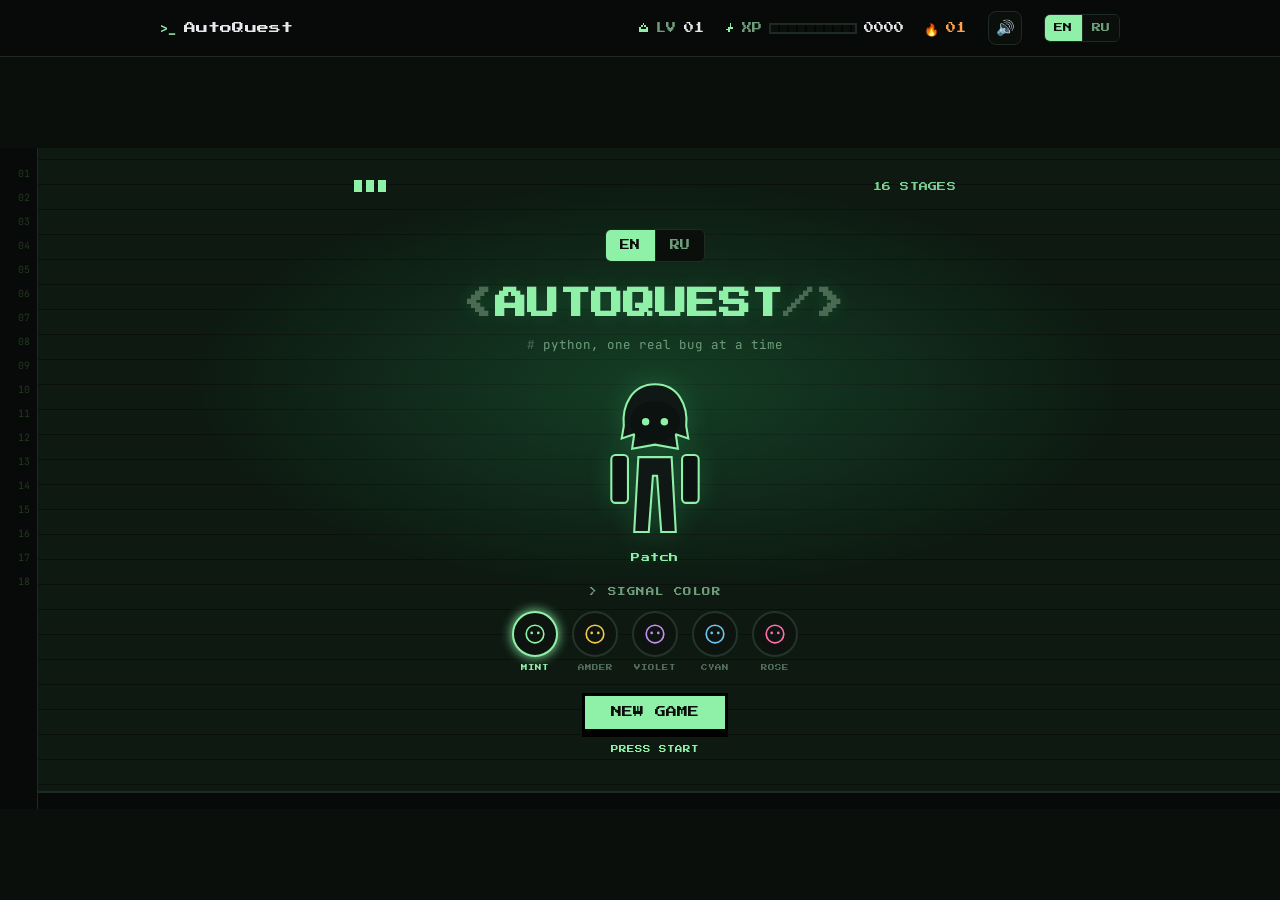
==== index.html @ 35df39f5 "Fix: RU theory translation was hiding the new Simple/In practice examples theoryItem() returned the " ====
<!doctype html>
<html lang="en">
<head>
<meta charset="utf-8">
<meta name="viewport" content="width=device-width,initial-scale=1">
<title>AutoQuest</title>
<meta name="description" content="A personal Python quest course: theory in small steps, practice and instant feedback.">
<link rel="preconnect" href="https://fonts.googleapis.com">
<link rel="preconnect" href="https://fonts.gstatic.com" crossorigin>
<link href="https://fonts.googleapis.com/css2?family=Manrope:wght@500;700;800&family=Karla:wght@400;500;600;700&family=JetBrains+Mono:wght@400;500;600&family=Press+Start+2P&display=swap" rel="stylesheet">
<link rel="stylesheet" href="css/style.css?v=20260911b">
</head>
<body>

<div class="topbar arcade" data-signal="mint">
  <div class="topbar-inner">
    <button class="brand" id="brand-home" data-i18n-title="brandBackTitle" title="Back to title screen"><span class="mark">&gt;_</span><h1>AutoQuest</h1></button>
    <div class="hud">
      <div class="hud-cell" data-hud-key="lv">
        <svg class="hud-icon" viewBox="0 0 12 12" aria-hidden="true"><rect x="5" y="0" width="2" height="2"/><rect x="3" y="2" width="2" height="2"/><rect x="7" y="2" width="2" height="2"/><rect x="1" y="4" width="2" height="2"/><rect x="9" y="4" width="2" height="2"/><rect x="1" y="6" width="10" height="2"/><rect x="1" y="8" width="10" height="2"/></svg>
        <span class="hud-label" data-i18n="hudLv">LV</span><b id="stat-level">01</b>
      </div>
      <div class="hud-cell hud-xp" data-hud-key="xp">
        <svg class="hud-icon" viewBox="0 0 12 12" aria-hidden="true"><rect x="6" y="0" width="2" height="4"/><rect x="4" y="4" width="6" height="2"/><rect x="4" y="6" width="2" height="4"/><rect x="2" y="6" width="2" height="2"/></svg>
        <span class="hud-label" data-i18n="hudXp">XP</span>
        <div class="hud-xpbar"><i id="xpbar-fill" style="width:0%"></i></div>
        <b id="stat-xp">0000</b>
      </div>
      <div class="hud-cell hud-streak" data-hud-key="streak">
        <span class="hud-flame">🔥</span><b id="stat-streak">00</b>
      </div>
    </div>
    <div class="topbar-nav">
      <button type="button" class="music-toggle-btn" id="music-toggle" aria-pressed="true" data-i18n-title="musicPanelTitle" title="Music"><span class="icon">🔊</span></button>
    </div>
    <div class="lang-switch" id="lang-switch-top" role="group" aria-label="Language">
      <button type="button" class="lang-btn" data-lang="en">EN</button>
      <button type="button" class="lang-btn" data-lang="ru">RU</button>
    </div>
  </div>
</div>

<section id="view-title" class="arcade" data-signal="mint">
  <div class="arcade-screen">
    <div class="arcade-backdrop">
      <div class="arcade-gutter">01<br>02<br>03<br>04<br>05<br>06<br>07<br>08<br>09<br>10<br>11<br>12<br>13<br>14<br>15<br>16<br>17<br>18</div>
      <div class="arcade-linebg"></div>
      <div class="arcade-glow"></div>
    </div>
    <div class="arcade-content">
      <div class="arcade-hud">
        <div class="arcade-life"><i></i><i></i><i></i></div>
        <div class="arcade-hud-right">16 <span data-i18n="titleStages">STAGES</span></div>
      </div>
      <div class="lang-switch lang-switch-title" id="lang-switch-title" role="group" aria-label="Language">
        <button type="button" class="lang-btn" data-lang="en">EN</button>
        <button type="button" class="lang-btn" data-lang="ru">RU</button>
      </div>
      <div class="arcade-titleblock">
        <h1 class="arcade-title"><span class="br">&lt;</span>AUTOQUEST<span class="br">/&gt;</span></h1>
        <div class="arcade-tagline"><span class="cm"># </span><span data-i18n="titleTagline">python, one real bug at a time</span></div>
      </div>
      <div class="arcade-herowrap">
        <svg class="arcade-hero" id="title-hero-svg" viewBox="0 0 100 160"></svg>
        <div class="character-name" id="character-name">Patch</div>
      </div>
      <div class="arcade-loadout">
        <div class="arcade-lbl">&gt; <span data-i18n="titleSignalColor">SIGNAL COLOR</span></div>
        <div class="arcade-swatches">
          <button class="arcade-swatch active" data-signal="mint" style="--c:#8ff0a8;">
            <span class="ring"><svg viewBox="0 0 40 40"><circle cx="20" cy="20" r="16" fill="none" stroke="#8ff0a8" stroke-width="3"/><circle cx="14" cy="18" r="2.4" fill="#8ff0a8"/><circle cx="26" cy="18" r="2.4" fill="#8ff0a8"/></svg></span>
            <span class="name" data-i18n="signalMint">MINT</span>
          </button>
          <button class="arcade-swatch" data-signal="amber" style="--c:#f2c94c;">
            <span class="ring"><svg viewBox="0 0 40 40"><circle cx="20" cy="20" r="16" fill="none" stroke="#f2c94c" stroke-width="3"/><circle cx="14" cy="18" r="2.4" fill="#f2c94c"/><circle cx="26" cy="18" r="2.4" fill="#f2c94c"/></svg></span>
            <span class="name" data-i18n="signalAmber">AMBER</span>
          </button>
          <button class="arcade-swatch" data-signal="violet" style="--c:#c78ff0;">
            <span class="ring"><svg viewBox="0 0 40 40"><circle cx="20" cy="20" r="16" fill="none" stroke="#c78ff0" stroke-width="3"/><circle cx="14" cy="18" r="2.4" fill="#c78ff0"/><circle cx="26" cy="18" r="2.4" fill="#c78ff0"/></svg></span>
            <span class="name" data-i18n="signalViolet">VIOLET</span>
          </button>
          <button class="arcade-swatch" data-signal="cyan" style="--c:#6bc8f0;">
            <span class="ring"><svg viewBox="0 0 40 40"><circle cx="20" cy="20" r="16" fill="none" stroke="#6bc8f0" stroke-width="3"/><circle cx="14" cy="18" r="2.4" fill="#6bc8f0"/><circle cx="26" cy="18" r="2.4" fill="#6bc8f0"/></svg></span>
            <span class="name" data-i18n="signalCyan">CYAN</span>
          </button>
          <button class="arcade-swatch" data-signal="rose" style="--c:#ff6fae;">
            <span class="ring"><svg viewBox="0 0 40 40"><circle cx="20" cy="20" r="16" fill="none" stroke="#ff6fae" stroke-width="3"/><circle cx="14" cy="18" r="2.4" fill="#ff6fae"/><circle cx="26" cy="18" r="2.4" fill="#ff6fae"/></svg></span>
            <span class="name" data-i18n="signalRose">ROSE</span>
          </button>
        </div>
      </div>
      <div class="arcade-footer">
        <button class="arcade-cta" id="title-cta">NEW GAME</button>
        <span class="arcade-pressstart" data-i18n="titlePressStart">PRESS START</span>
      </div>
    </div>
    <div class="arcade-floor"></div>
  </div>
</section>

<div class="wrap" id="site-wrap" hidden>

  <section id="view-path" class="view arcade" hidden>
    <div class="hero">
      <div class="kicker" data-i18n="pathKicker">Personal course · for Mikhail</div>
      <h2 data-i18n="pathTitle">A solid Python foundation, step by step</h2>
      <p data-i18n="pathDesc">Small levels, instant feedback, no theory "for later". Open the path — every practice task relies only on what has already been explained next to it.</p>
      <p class="storage-note" data-i18n="pathStorageNote">Progress saves to THIS browser only (no account, no server) — a different browser, device, or private window starts from zero.</p>
      <svg class="hero-decor" id="path-hero-svg" viewBox="0 0 100 160" aria-hidden="true"></svg>
    </div>

    <div class="path" id="path-list"></div>
  </section>

  <section id="view-module" class="view arcade" hidden>
    <button class="backbtn" id="btn-back" data-i18n="backToPath">← Whole path</button>
    <div id="module-room"></div>
  </section>


</div>

<div id="victory-overlay" class="arcade victory-overlay" data-signal="mint" hidden>
  <div class="arcade-backdrop">
    <div class="arcade-gutter">01<br>02<br>03<br>04<br>05<br>06<br>07<br>08<br>09<br>10<br>11<br>12<br>13<br>14<br>15</div>
    <div class="arcade-linebg"></div>
    <div class="arcade-glow"></div>
  </div>
  <div class="arcade-content victory-content">
    <div class="arcade-hud">
      <div class="arcade-life"><i></i><i></i><i></i></div>
      <div class="arcade-hud-right" id="victory-module"></div>
    </div>
    <div class="victory-badge">&gt; <span data-i18n="victoryBadgeText">BOSS DEFEATED</span></div>
    <svg class="victory-ring" viewBox="0 0 200 200">
      <path d="M100 22 L138 42 L158 80" fill="none" stroke="currentColor" stroke-width="12" stroke-linecap="round"/>
      <path d="M148 118 L166 148 L138 178" fill="none" stroke="currentColor" stroke-width="12" stroke-linecap="round"/>
      <path d="M92 182 L58 164 L44 130" fill="none" stroke="currentColor" stroke-width="12" stroke-linecap="round"/>
      <path d="M58 100 L44 72 L58 38" fill="none" stroke="currentColor" stroke-width="12" stroke-linecap="round"/>
      <path d="M158 80 L148 118" fill="none" stroke="currentColor" stroke-width="6" stroke-dasharray="2 6" stroke-linecap="round" opacity=".5"/>
      <path d="M44 130 L58 100" fill="none" stroke="currentColor" stroke-width="6" stroke-dasharray="2 6" stroke-linecap="round" opacity=".5"/>
      <path d="M100 60 L120 100 L100 140 L80 100 Z" fill="none" stroke="currentColor" stroke-width="3" opacity=".7"/>
    </svg>
    <h2 class="victory-result" id="victory-title"></h2>
    <div class="victory-statrow">
      <div class="victory-stat"><div class="k" data-i18n="victoryXpEarned">XP EARNED</div><div class="v" id="victory-xp"></div></div>
      <div class="victory-stat"><div class="k" data-i18n="victoryStreak">STREAK</div><div class="v" id="victory-streak"></div></div>
      <div class="victory-stat"><div class="k" data-i18n="victoryLevel">LEVEL</div><div class="v" id="victory-level"></div></div>
    </div>
    <div class="victory-nextcard" id="victory-next"></div>
    <button class="arcade-cta" id="victory-continue" data-i18n="victoryContinue">CONTINUE</button>
  </div>
</div>

<script src="js/i18n.js?v=20260916b"></script>
<script src="js/interpreter.js?v=20260909r"></script>
<script src="js/modules-data.js?v=20260910d"></script>
<script src="js/modules-data-ru.js?v=20260910c"></script>
<script src="js/music.js?v=20260910d"></script>
<script src="js/app.js?v=20260916a"></script>
</body>
</html>
---- css/style.css ----
:root{
    --ground:#EEF1F7;
    --surface:#FFFFFF;
    --surface-2:#E3E8F2;
    --edge:#CBD3E3;
    --ink:#1B2233;
    --ink-dim:#454F66;
    --muted:#6B7690;
    --accent:#4C5FD6;
    --accent-strong:#3B4BB8;
    --accent-ink:#FFFFFF;
    --xp:#DE8A15;
    --xp-soft:#FBEED9;
    --good:#1F8A44;
    --good-soft:#E1F3E6;
    --bad:#D64545;
    --bad-soft:#FBEAEA;
    --path-line:#CBD3E3;
    --tok-kw:#8250DF;
    --tok-str:#0A7563;
    --tok-num:#B5560D;
    --tok-com:#6B7690;
    --tok-fn:#0550AE;
    --shadow: 0 1px 2px rgba(20,25,50,.06), 0 8px 24px -12px rgba(20,25,50,.18);
    color-scheme: light dark;
  }
  @media (prefers-color-scheme: dark){
    :root:not([data-theme="light"]){
      --ground:#12141F;
      --surface:#1A1D2C;
      --surface-2:#242840;
      --edge:#333959;
      --ink:#ECEEF6;
      --ink-dim:#C2C6DA;
      --muted:#8D93B0;
      --accent:#818CF8;
      --accent-strong:#A5AEFB;
      --accent-ink:#161A2E;
      --xp:#F2A93B;
      --xp-soft:#3A2E12;
      --good:#6FD68B;
      --good-soft:#1C3324;
      --bad:#F27272;
      --bad-soft:#3A2325;
      --path-line:#333959;
      --tok-kw:#C792EA;
      --tok-str:#7FD8A6;
      --tok-num:#F2B366;
      --tok-com:#8D93B0;
      --tok-fn:#82AAFF;
      --shadow: 0 1px 2px rgba(0,0,0,.3), 0 12px 28px -14px rgba(0,0,0,.6);
    }
  }
  :root[data-theme="dark"]{
    --ground:#12141F;
    --surface:#1A1D2C;
    --surface-2:#242840;
    --edge:#333959;
    --ink:#ECEEF6;
    --ink-dim:#C2C6DA;
    --muted:#8D93B0;
    --accent:#818CF8;
    --accent-strong:#A5AEFB;
    --accent-ink:#161A2E;
    --xp:#F2A93B;
    --xp-soft:#3A2E12;
    --good:#6FD68B;
    --good-soft:#1C3324;
    --bad:#F27272;
    --bad-soft:#3A2325;
    --path-line:#333959;
    --tok-kw:#C792EA;
    --tok-str:#7FD8A6;
    --tok-num:#F2B366;
    --tok-com:#8D93B0;
    --tok-fn:#82AAFF;
    --shadow: 0 1px 2px rgba(0,0,0,.3), 0 12px 28px -14px rgba(0,0,0,.6);
  }

  *{box-sizing:border-box;}
  /* body is the single flex column that .topbar (sticky, natural height),
     #view-title, and #site-wrap all stack inside (10 Sept 2026 — see the
     comment on #view-title below for why: any screen that wants to "fill
     the viewport" has to fill what's left AFTER the topbar, not the raw
     100vh, or it either scrolls when it shouldn't (title screen) or leaves
     a body-colored gap it should have covered (path/module, see
     #view-path.arcade below). min-height not height, so real content
     (a long module list) still simply grows the page and scrolls normally
     — this only guarantees a FLOOR of one full screen, never a cap. */
  body{
    margin:0;
    background:var(--ground);
    color:var(--ink);
    font-family:'Karla',ui-sans-serif,system-ui,sans-serif;
    line-height:1.5;
    display:flex; flex-direction:column;
    min-height:100vh; min-height:100dvh;
  }
  h1,h2,h3,.display{
    font-family:'Manrope',ui-sans-serif,system-ui,sans-serif;
    text-wrap:balance;
    margin:0;
  }
  code,.mono,textarea.code,pre{
    font-family:'JetBrains Mono',ui-monospace,Menlo,Consolas,monospace;
  }
  /* Отключаем «лигатуры» шрифта, чтобы >= НЕ превращалось в ≥, == в единый глиф и т.д.
     Новичку важно видеть настоящие символы, которые он печатает. */
  code,.mono,textarea.code,pre,textarea.editor,.console,.code-preview,.hint-box code,.task-goal code,.theory code,.result code,.theory-ex pre,.theory-ex-result code{
    font-variant-ligatures:none;
    font-feature-settings:"liga" 0,"calt" 0;
  }
  a{color:var(--accent-strong);}
  button{font-family:inherit;}
  ::selection{background:var(--accent);color:var(--accent-ink);}

  /* #site-wrap === .wrap (same element, see index.html). Its own bottom
     padding used to be a flat 80px regardless of what's inside — with
     Stats/Settings removed (10 Sept 2026, user call), the only children
     left are #view-path/#view-module, and both already paint their own
     dark arcade background with their own bottom padding (see
     #view-path.arcade below) — an extra 80px OUTSIDE that dark box just
     exposed plain body background as a visible seam at the very bottom of
     every page (the "пятно" the user kept pointing at). Zeroed here; also
     a flex column now (matching body's), with `.view` below asked to grow
     into whatever's left so the dark background genuinely reaches the
     bottom of the screen instead of merely reaching the bottom of its own
     (possibly short) content. */
  /* This exact number has moved a few times in one day (10 Sept 2026) —
     920px -> 1200px (explicit request: empty side columns felt too big)
     -> 1040px (explicit follow-up: 1200 then felt too wide) — see
     CLAUDE.md/ROADMAP.md for the full back-and-forth. Keep this synced
     with `.topbar-inner`'s max-width right above (both instances — the
     plain one and `.topbar.arcade .topbar-inner` further down) and with
     the side-rail decoration's calc()/breakpoint right below, which is
     written in terms of this exact number (half of it). */
  /* width:100% is required here, not just max-width — .wrap is now a flex
     ITEM of body (flex-direction:column), and a flex item's horizontal
     `margin:auto` is interpreted as flexbox cross-axis alignment, not
     classic block centering: it shrink-wraps the item to its content
     width first and only THEN centers that smaller box, silently ignoring
     max-width as an upper bound to grow into. Giving it an explicit
     width:100% (which max-width then correctly caps at 1200px) sidesteps
     that special case — found immediately after widening 920px -> 1200px,
     when the computed width stayed stuck at content size (~664px) instead
     of actually reaching 1200px. */
  .wrap{max-width:1000px;width:100%;margin:0 auto;padding:0 20px;flex:1 1 auto;display:flex;flex-direction:column;min-height:0;}
  .view{flex:1 1 auto;min-height:0;}

  /* Animated screen transitions (9 Sept 2026, user request) — see
     switchView()/goToInner() in app.js for the JS side. Applies to the 5
     mutually-exclusive top-level screens: #view-title, #site-wrap (the
     title<->everything-else transition), and #view-path/#view-module/
     #view-stats/#view-settings (transitions between the 4 sections living
     inside #site-wrap). `.view-enter-fwd`/`.view-enter-back` are the START
     state a screen is given right before it's un-hidden, removed on the
     very next frame so the browser actually animates FROM that state TO
     rest; `.view-leave` is added to the outgoing screen and only opacity
     fades (no slide) so forward and backward motion reads as the newly
     arriving screen's direction, not a mirrored pair of overlapping
     slides. `prefers-reduced-motion` collapses all of it to an instant cut
     — same end state, no animation, matching how the rest of the site
     already treats scroll-to-top as `behavior:'smooth'` conditionally
     (browsers already honor that media query for scrollTo automatically;
     transitions need it spelled out explicitly since they're plain CSS). */
  #view-title, #site-wrap, .view{ transition: opacity .32s ease; }
  /* This slide/scale history (10 Sept 2026) turned out to have THREE
     independent causes for the same user report ("какая-то линия
     появляется"), found one at a time as each fix removed one but left
     the report standing:
     1. scale(.98) — a shrinking incoming screen briefly reveals a sliver
        of whatever sits behind it right at the edge the scale pulls in
        from. Dropped, kept translateY alone.
     2. Simultaneous crossfade — the outgoing and incoming screens were
        both genuinely visible/overlapping for the whole .32s fade (see
        switchView()'s comment in app.js), so on structurally different
        screens (Title vs. the path list) unrelated borders/buttons could
        land on top of each other. Fixed by making switchView() fade the
        leaving screen out FIRST, only revealing the next one once it's
        gone — confirmed via DOM state that the two are never both
        `hidden===false` at once — but the user reported the line was
        STILL there afterward, just slower (since the whole transition
        now takes ~2x as long).
     3. translateY itself — the actual final cause. The incoming screen
        starts offset 14px from its resting position and slides up/down
        into place; while it's still mid-slide, the strip of space
        between its currently-offset top edge and where it will finally
        sit shows whatever is behind it (the page background) — a gap
        that visibly closes as the slide finishes, described exactly as
        "картинка появляется сразу с полосой, потом полоса исчезает".
        transform is dropped from the transition entirely now — opacity-
        only fade, no movement at all, so there is no edge left that can
        ever open a gap in the first place. */
  .view-enter-fwd{ opacity:0; }
  .view-enter-back{ opacity:0; }
  .view-leave{ opacity:0; }
  @media (prefers-reduced-motion: reduce){
    #view-title, #site-wrap, .view{ transition:none; }
  }

  /* topbar */
  .topbar{
    position:sticky; top:0; z-index:20; flex:0 0 auto;
    background:color-mix(in srgb, var(--ground) 88%, transparent);
    backdrop-filter:blur(8px);
    border-bottom:1px solid var(--edge);
  }
  .topbar-inner{
    max-width:1000px;margin:0 auto;padding:14px 20px;
    display:flex;align-items:center;gap:16px;flex-wrap:wrap;
  }
  .brand{
    display:flex;align-items:baseline;gap:8px;margin-right:auto;
    appearance:none;border:none;background:none;padding:0;cursor:pointer;font-family:inherit;text-align:left;
  }
  .brand:hover h1{color:var(--accent-strong);}
  .brand .mark{font-family:'JetBrains Mono';color:var(--accent-strong);font-weight:600;}
  .brand h1{font-size:19px;font-weight:800;letter-spacing:-.01em;}
  .stat{display:flex;align-items:center;gap:8px;font-size:13px;color:var(--ink-dim);}
  .stat b{color:var(--ink);font-weight:700;font-variant-numeric:tabular-nums;}
  .xpbar{width:120px;height:8px;border-radius:99px;background:var(--surface-2);overflow:hidden;border:1px solid var(--edge);}
  .xpbar > i{display:block;height:100%;background:var(--xp);border-radius:99px;transition:width .5s ease;}
  .streak{display:flex;align-items:center;gap:6px;padding:5px 10px;border-radius:99px;background:var(--xp-soft);color:var(--xp);border:1px solid transparent;font-size:13px;font-weight:700;}

  /* hero */
  .hero{padding:36px 0 8px;}
  .kicker{font-family:'JetBrains Mono';font-size:12px;letter-spacing:.08em;text-transform:uppercase;color:var(--muted);}
  .hero h2{font-size:clamp(24px,4vw,32px);font-weight:800;letter-spacing:-.01em;margin-top:6px;max-width:26ch;}
  .hero p{color:var(--ink-dim);max-width:56ch;margin-top:10px;font-size:15px;}
  .hero .storage-note{color:var(--muted);font-size:12.5px;margin-top:12px;max-width:56ch;}

  /* quest path */
  .path{position:relative;padding:36px 0 12px;}
  .path-line{
    position:absolute;left:27px;top:8px;bottom:8px;width:2px;
    background:repeating-linear-gradient(var(--path-line),var(--path-line) 6px,transparent 6px,transparent 12px);
  }
  /* Root cause of the "large empty rectangle" spanning multiple rows in
     the path list (10 Sept 2026 report, ~1890px viewport, but actually
     present any time .wrap sits at its 1180px cap — so also at ordinary
     ~1200-1400px desktop widths, not just ultra-wide): the middle
     `1fr` track always stretches to fill .node's FULL width (1140px once
     .wrap is capped), but its content — .node-title/.node-desc — is
     deliberately capped for readability (.node-desc max-width:48ch below)
     and the trailing column is a small fixed 64px boss-preview icon. That
     left ~600px of the 1fr track's reserved width completely unused
     between the end of the text and the start of the icon, on every row —
     and since .node itself carries the hover/current background fill
     (line ~174 below, `#view-path.arcade .node.current` etc.), that dead
     zone rendered as a visible, highlightable blank box, not just idle
     whitespace. This is the grid-track-reserving-space-nothing-uses case,
     not a mispositioned decoration — .node-boss/.hero-decor are unrelated.
     Fix: cap .node's own width to what badge+text+boss actually need so
     the 1fr track stops reserving width nobody fills; any truly leftover
     width becomes ordinary page margin to the right of a narrower row,
     the same way `.hero p{max-width:56ch}` already leaves normal margin
     beside itself, instead of an empty rectangle painted inside the row's
     own hover/current background. */
  /* Third track is `auto`, not a fixed px, so it can size itself to
     whatever the boss name text actually needs (10 Sept 2026 — see
     .node-boss-wrap below) instead of clipping it to a fixed icon-only
     width; the `1fr` middle track simply gives up that width in exchange. */
  .node{
    position:relative;display:grid;grid-template-columns:56px 1fr auto;align-items:center;gap:18px;
    padding:14px 6px;border-radius:16px;cursor:pointer;
    transition:background .15s ease;
  }
  .node:hover{background:var(--surface);}
  .node:focus-visible{outline:2px solid var(--accent);outline-offset:2px;}
  .node[data-locked="true"]{cursor:default;}
  .node[data-locked="true"]:hover{background:transparent;}
  /* Small preview of the module's own boss (renderBossVisual, reused from
     the boss-encounter header) — the title/desc column left real empty
     width to its right on wide screens, so "which boss is in this module"
     (already real data — every module's own m.tasks) fills it instead of
     a made-up decoration. Locked modules get it faded, matching the rest
     of a locked node's dimmed treatment. Checkpoints have no boss task,
     so bossPreview is simply omitted for them — the grid track just sits
     empty, not stretched or reflowed.
     Text sits to the LEFT of the icon (10 Sept 2026, user was explicit
     about this exact placement — a first pass had just a "BOSS" tag
     stacked ABOVE the icon, rejected: "Boss + его имя должны отображаться
     слева от иконки"). Row layout, text block right-aligned so it reads
     into the icon next to it, not away from it. */
  .node-boss-wrap{ display:flex; align-items:center; gap:10px; }
  .node-boss-text{ display:flex; flex-direction:column; align-items:flex-end; gap:2px; max-width:200px; }
  /* "BOSS" tag — tiny Press Start 2P caps, same treatment as the other
     small HUD-style labels throughout the arcade theme (.node-kicker
     etc.), in the boss danger-red rather than the page's own accent so it
     reads as "warning/encounter ahead" even before the icon is parsed. */
  .node-boss-label{
    font-family:'Press Start 2P',monospace; font-size:7.5px; letter-spacing:.04em;
    color: var(--a-danger, #ff6b6b); text-align:right;
  }
  /* The boss task's own real title (taskField(bossTask,m,'title') in
     app.js) — not an invented monster name, this course has never had
     those. Wraps up to 2 lines rather than truncating with an ellipsis,
     since showing the actual name was the entire point of this label.
     Color tracks the active Signal Color (--a-accent) rather than a flat
     grey, like the rest of the arcade theme's text accents. */
  .node-boss-name{
    font-size:13.5px; line-height:1.35; color: var(--a-accent, #8ff0a8); text-align:right;
  }
  .node-boss{ width:56px; height:56px; flex:0 0 auto; opacity:.85; }
  .node-boss svg{ width:100%; height:100%; filter: drop-shadow(0 0 6px rgba(255,80,110,.3)); }
  .node[data-locked="true"] .node-boss{ opacity:.25; filter:grayscale(1); }
  .node[data-locked="true"] .node-boss-text{ opacity:.25; }
  /* Cleared module's boss (renderBossVisual's own `defeated` pose — rotated
     flat, cracked grey fill, X eyes) still needs to read as "handled",
     distinct from a LOCKED module's boss (unrelated state, dimmed+
     greyscale above) — a lighter touch than that, just enough to say
     "already dealt with". No `saturate()` here any more (9 Sept 2026) —
     renderBossVisual's own defeated palette is already grey, so
     desaturating it again in CSS was redundant; the glow is switched to a
     neutral tone too, since a warm red glow around a grey, cracked corpse
     read as "still alive", the opposite of what defeated is meant to say. */
  .node-boss.defeated{ opacity:.75; }
  .node-boss.defeated svg{ filter: drop-shadow(0 0 6px rgba(200,195,185,.15)); }
  .node-boss-wrap.defeated .node-boss-label{ color: var(--a-dim2); }
  .node-boss-wrap.defeated .node-boss-name{ color: var(--a-dim2, #6b7570); }
  .badge{
    position:relative;z-index:1;
    width:56px;height:56px;border-radius:16px;
    display:flex;align-items:center;justify-content:center;
    font-family:'JetBrains Mono';font-weight:600;font-size:19px;
    background:var(--surface);border:1px solid var(--edge);color:var(--muted);
    box-shadow:var(--shadow);
  }
  .node[data-status="done"] .badge{background:var(--good);border-color:var(--good);color:var(--accent-ink);}
  .node[data-status="available"] .badge{background:var(--accent);border-color:var(--accent);color:var(--accent-ink);}
  .node[data-status="locked"] .badge{opacity:.55;}
  .node-body{padding-top:4px;}
  .node-title{font-family:'Manrope';font-weight:700;font-size:16px;}
  .node[data-locked="true"] .node-title{color:var(--muted);}
  .node-desc{font-size:13.5px;color:var(--ink-dim);margin-top:2px;max-width:48ch;}
  .node[data-locked="true"] .node-desc{color:var(--muted);}
  .node-meta{display:flex;gap:8px;margin-top:8px;flex-wrap:wrap;}
  .chip{
    font-size:11.5px;font-weight:600;padding:3px 9px;border-radius:99px;
    background:var(--surface-2);color:var(--ink-dim);border:1px solid var(--edge);
    display:inline-flex;align-items:center;gap:5px;
  }
  .chip.good{background:var(--good-soft);color:var(--good);border-color:transparent;}
  .chip.current{background:var(--accent);color:var(--accent-ink);border-color:transparent;}

  /* phase headers */
  .phase-head{
    position:relative;z-index:1;background:var(--ground);
    padding:12px 0 8px;margin:26px 0 6px;
  }
  .phase-head:first-child{margin-top:6px;}
  .phase-head .kicker{color:var(--accent-strong);}
  .phase-title{font-family:'Manrope';font-weight:800;font-size:20px;letter-spacing:-.01em;margin-top:4px;}
  .phase-sub{font-size:12.5px;color:var(--muted);margin-top:3px;}

  /* current-step highlight */
  .node.current{background:var(--surface);box-shadow:0 0 0 2px var(--accent);}
  .node.current:hover{background:var(--surface);}
  .node-kicker{font-family:'JetBrains Mono';font-size:11px;letter-spacing:.08em;text-transform:uppercase;color:var(--muted);margin-bottom:1px;}
  .node.current .node-kicker{color:var(--accent-strong);}

  /* module room */
  .backbtn{
    display:inline-flex;align-items:center;gap:6px;background:none;border:none;
    color:var(--ink-dim);font-size:14px;font-weight:600;cursor:pointer;padding:8px 0;margin-top:24px;
  }
  .backbtn:hover{color:var(--ink);}
  .room-head{padding:6px 0 20px;}
  .room-head .kicker{color:var(--accent-strong);}
  .room-head h2{font-size:26px;margin-top:6px;}
  .room-progress{margin-top:10px;}
  .room-next{margin:28px 0 8px;text-align:center;}
  .code-preview{
    background:var(--surface-2);border:1px solid var(--edge);border-radius:10px;
    padding:12px 14px;color:var(--ink);font-size:13.5px;line-height:1.6;
    font-family:'JetBrains Mono',monospace;white-space:pre;overflow-x:auto;margin:0 0 4px;
  }
  .chip.boss{background:var(--xp-soft);color:var(--xp);border-color:transparent;}
  .hw-head{border-style:dashed;background:var(--surface);}
  .hw-head h3{font-size:16px;font-weight:800;font-family:'Manrope';margin-bottom:6px;}
  .hw-head p{color:var(--ink-dim);font-size:13.5px;margin:0;}

  .card{
    background:var(--surface);border:1px solid var(--edge);border-radius:18px;
    padding:22px;box-shadow:var(--shadow);margin-bottom:18px;
  }
  .card h3{font-size:15px;font-weight:700;margin-bottom:8px;}
  .theory p{color:var(--ink-dim);font-size:14.5px;margin:0 0 10px;}
  .theory p:last-child{margin-bottom:0;}
  .theory code{background:var(--surface-2);padding:1px 6px;border-radius:5px;font-size:13px;}

  .theory-item{margin-bottom:18px;}
  .theory-item:last-child{margin-bottom:0;}
  .theory-text{color:var(--ink-dim);font-size:14.5px;margin:0 0 10px;}
  .theory-examples{display:grid;grid-template-columns:1fr 1fr;gap:10px;}
  @media (max-width:640px){.theory-examples{grid-template-columns:1fr;}}
  .theory-ex{border:1px solid var(--edge);border-radius:10px;overflow:hidden;background:var(--surface-2);}
  .theory-ex-label{
    display:flex;align-items:center;gap:6px;
    font-family:'JetBrains Mono';font-size:10.5px;font-weight:700;text-transform:uppercase;letter-spacing:.06em;
    padding:7px 12px;color:var(--muted);border-bottom:1px solid var(--edge);
  }
  .theory-ex-label .dot{width:6px;height:6px;border-radius:50%;background:currentColor;flex:0 0 auto;}
  .theory-ex.real .theory-ex-label{color:var(--xp);}
  .theory-ex pre{margin:0;padding:10px 12px;font-family:'JetBrains Mono',monospace;font-size:12.5px;line-height:1.55;color:var(--ink);white-space:pre;overflow-x:auto;}
  .theory-ex-result{
    display:flex;align-items:center;gap:8px;padding:7px 12px;
    border-top:1px dashed var(--edge);font-family:'JetBrains Mono',monospace;font-size:12.5px;
    background:var(--surface);
  }
  .theory-ex-result .arrow{color:var(--muted);flex:0 0 auto;}
  .theory-ex-result code{background:transparent;padding:0;color:var(--good);font-weight:700;white-space:pre-wrap;}

  .task-head{display:flex;align-items:baseline;justify-content:space-between;gap:12px;flex-wrap:wrap;margin-bottom:4px;}
  .task-num{font-family:'JetBrains Mono';color:var(--muted);font-size:12.5px;}
  .task-title{font-size:16px;font-weight:700;font-family:'Manrope';}
  .task-goal{background:var(--surface-2);border:1px solid var(--edge);border-radius:10px;padding:12px 14px;font-size:13.5px;color:var(--ink-dim);margin:10px 0 14px;}
  .task-goal b{color:var(--ink);}

  .rowbtns{display:flex;gap:10px;flex-wrap:wrap;margin-bottom:14px;}
  .btn{
    appearance:none;border:1px solid var(--edge);background:var(--surface);color:var(--ink);
    font-weight:700;font-size:13.5px;padding:9px 15px;border-radius:10px;cursor:pointer;
    display:inline-flex;align-items:center;gap:7px;transition:transform .08s ease,border-color .15s ease;
  }
  .btn:hover{border-color:var(--muted);}
  .btn:active{transform:scale(.97);}
  .btn.primary{background:var(--accent);border-color:var(--accent);color:var(--accent-ink);}
  .btn.primary:hover{background:var(--accent-strong);border-color:var(--accent-strong);}
  .btn:disabled{opacity:.5;cursor:default;transform:none;}

  label.field-label{display:block;font-size:12.5px;font-weight:700;color:var(--ink-dim);margin-bottom:6px;}

  .reason-field{margin-top:12px;}
  .reason-input{
    width:100%;background:var(--xp-soft);border:1px solid var(--edge);border-radius:10px;
    padding:9px 12px;color:var(--ink);font-size:13.5px;font-family:inherit;
  }
  .reason-input::placeholder{color:var(--muted);}
  .reason-input:focus{outline:2px solid var(--xp);outline-offset:-1px;}

  textarea.editor{
    width:100%;min-height:150px;resize:vertical;tab-size:4;
    background:var(--surface-2);border:1px solid var(--edge);border-radius:10px;
    padding:12px 14px;color:var(--ink);font-size:13.5px;line-height:1.6;
    font-family:'JetBrains Mono',monospace;white-space:pre;
  }
  /* No focus outline on the code/answer textareas (9 Sept 2026, user
     request) — was a plain 2px border in the site's base accent color,
     unrelated to the arcade Signal Color theme it sits inside on
     #view-module, and read as a visual glitch rather than a deliberate
     focus state. */
  textarea.editor:focus{outline:none;}

  .editor-wrap{
    display:flex;align-items:stretch;height:150px;
    background:var(--surface-2);border:1px solid var(--edge);border-radius:10px;
    overflow:hidden;
  }
  .editor-gutter{
    flex:0 0 auto;user-select:none;pointer-events:none;
    padding:12px 10px 12px 12px;text-align:right;
    color:var(--muted);opacity:.7;
    font-family:'JetBrains Mono',monospace;font-size:13.5px;line-height:1.6;
    white-space:pre;overflow:hidden;
    border-right:1px solid var(--edge);
    min-width:2.6em;
  }
  .editor-code{
    position:relative;flex:1 1 auto;min-width:0;
  }
  .editor-highlight{
    position:absolute;inset:0;margin:0;pointer-events:none;overflow:hidden;
    padding:12px 14px;color:var(--ink);font-size:13.5px;line-height:1.6;
    font-family:'JetBrains Mono',monospace;white-space:pre;tab-size:4;
  }
  .editor-wrap textarea.editor{
    position:relative;width:100%;min-height:148px;
    background:transparent;border:none;border-radius:0;
    color:transparent;caret-color:var(--ink);
    resize:vertical;overflow-y:auto;overflow-x:auto;
    scrollbar-width:none;-ms-overflow-style:none;
    /* resize:vertical here needs app.js's per-frame editor-scroll loop to
       also copy this textarea's live rendered height onto .editor-wrap
       (see bindTask in app.js) — .editor-wrap's own height is what its
       flex-stretched .editor-gutter/.editor-code children (and, inside
       .editor-code, the absolutely-positioned .editor-highlight) actually
       size themselves against, so dragging this handle without that sync
       would leave the gutter/highlight still fixed at their old height
       while only the real textarea grew. */
    /* overflow-x is `auto` (scrollable), NOT `hidden` (11 Sept 2026, fixed
       after a mobile Safari report: with white-space:pre + wrap="off" and
       overflow-x:hidden, a long line has nowhere to scroll to at all — the
       caret gets trapped past the visible edge, uneditable and invisible,
       which is exactly what `hidden` means: no scrolling, not even
       programmatic/caret-follow. Desktop browsers mostly get away with
       auto-scrolling a hidden-overflow textarea to follow the caret
       anyway (it's caret-follow logic, not real overflow scrolling), but
       iOS Safari does not — it takes `hidden` literally, so on mobile a
       long fix-the-bug line broke cursor movement entirely. Horizontal
       scrolling now needs to actually work, so overflow-x can't go back
       to `hidden` — see the `scrollbar-width`/`::-webkit-scrollbar` rule
       right below for how the visible scrollbar this would otherwise show
       is suppressed WITHOUT reintroducing the old height-eating bug this
       replaces (that bug is why overflow-x was `hidden` in the first
       place — see history below). */
    /* scrollbar-width:none + -ms-overflow-style:none (Firefox/old Edge) and
       ::-webkit-scrollbar{display:none} below (Safari/Chrome, including
       mobile) hide the horizontal scrollbar WITHOUT reserving layout space
       for it — unlike a plain classic scrollbar, a `display:none`
       scrollbar takes zero height, so .editor-gutter/.editor-highlight
       (plain overflow:hidden, never had a scrollbar) stay exactly the same
       height as the textarea's content box. That's the fix for the
       original bug this replaces: a *visible* horizontal scrollbar used to
       eat a few px of the textarea's own height that gutter/highlight
       never lost, desyncing their max scrollTop from the textarea's and
       making the last line render offset between layers near the bottom
       of a scrolled editor. Scrolling still works (via caret movement,
       trackpad/touch swipe, or JS) — only the bar's chrome is gone, so the
       height math that fix depended on is preserved.
       Because .editor-highlight is the layer that actually shows colored
       text, its own scrollLeft must now track the textarea's scrollLeft
       too (not just scrollTop) — see pollEditorScroll in app.js. */
    /* min-height override (148px, not the base rule's 150px): .editor-wrap
       is border-box with a 1px border top+bottom, so its flex-stretched
       children (.editor-gutter/.editor-code, and .editor-highlight inside
       it via inset:0) get a 148px content box, not 150px. The base
       textarea.editor rule's min-height:150px made the textarea 2px taller
       than that, clipped by .editor-wrap's overflow:hidden — a residual
       ~2px scrollTop-range gap versus gutter/highlight even after the
       overflow-x fix above. 148px matches them exactly. */
  }
  /* :horizontal only — NOT the bare ::-webkit-scrollbar pseudo, which
     covers both axes and would also hide the vertical scrollbar the arcade
     theme styles further down (that rule sets width/track/thumb color on
     the bare pseudo, which has higher specificity via #view-module.arcade
     and would still apply, but a hidden `display:none` scrollbar can't be
     resized visible again — it'd apply to nothing). scrollbar-width can't
     be split per-axis in Firefox, so this is webkit-only; Firefox falls
     back to hiding both bars via the plain `scrollbar-width:none` above,
     leaving vertical scroll fully working but without a visible thumb —
     a minor discoverability tradeoff, not a functional one. */
  .editor-wrap textarea.editor::-webkit-scrollbar:horizontal{ display:none; height:0; }
  .tok-keyword{color:var(--tok-kw);font-weight:600;}
  .tok-string{color:var(--tok-str);}
  .tok-number{color:var(--tok-num);}
  .tok-comment{color:var(--tok-com);font-style:italic;}
  .tok-builtin{color:var(--tok-fn);}
  .err-line{display:block;background:var(--bad-soft);margin:0 -14px;padding:0 14px;border-radius:4px;}
  .ac-dropdown{
    position:fixed;z-index:50;min-width:170px;max-width:280px;max-height:220px;overflow-y:auto;
    background:var(--surface);border:1px solid var(--edge);border-radius:8px;box-shadow:var(--shadow);
    font-family:'JetBrains Mono',monospace;font-size:12.5px;padding:4px;
  }
  .ac-item{
    display:flex;align-items:center;justify-content:space-between;gap:10px;
    padding:6px 8px;border-radius:6px;cursor:pointer;color:var(--ink-dim);
  }
  .ac-item .ac-word{color:var(--ink);font-weight:600;}
  .ac-item .ac-kind{font-size:10px;color:var(--muted);text-transform:uppercase;letter-spacing:.04em;}
  .ac-item.active{background:var(--accent);}
  .ac-item.active .ac-word, .ac-item.active .ac-kind{color:var(--accent-ink);}

  .console{
    margin-top:10px;background:var(--surface-2);border:1px solid var(--edge);border-radius:10px;
    padding:10px 14px;font-family:'JetBrains Mono',monospace;font-size:12.5px;
    white-space:pre-wrap;word-break:break-word;color:var(--ink-dim);min-height:20px;display:none;
  }
  .console.show{display:block;}
  .console .label{display:block;font-size:10.5px;text-transform:uppercase;letter-spacing:.06em;color:var(--muted);margin-bottom:4px;font-family:'JetBrains Mono';}
  .console.err{color:var(--bad);}

  .hint-box{
    margin-top:10px;background:var(--xp-soft);border-radius:10px;padding:12px 14px;
    font-size:13.5px;color:var(--ink-dim);display:none;
  }
  .hint-box.show{display:block;}
  .hint-box b{color:var(--xp);}

  .result{margin-top:12px;border-radius:10px;padding:12px 14px;font-size:13.5px;display:none;}
  .result.show{display:block;}
  .result.ok{background:var(--good-soft);color:var(--good);}
  .result.err{background:var(--bad-soft);color:var(--bad);}
  .result b{display:block;font-family:'Manrope';margin-bottom:2px;}

  .task.done{opacity:.85;}
  .task.done .task-title::after{content:" ✓";color:var(--good);}

  .soon{
    text-align:center;padding:60px 20px;color:var(--muted);
  }
  .soon .display{font-size:20px;color:var(--ink-dim);margin-bottom:6px;}

  .view[hidden]{display:none !important;}
  .victory-overlay[hidden]{display:none !important;}
  #view-title[hidden]{display:none !important;}
  /* #site-wrap (== .wrap) now sets its own `display:flex` (see .wrap rule
     above) so it can lay #view-path/#view-module out as flex children —
     that author-stylesheet `display` overrides the browser's normal
     built-in `[hidden]{display:none}` UA-stylesheet behavior, which is why
     this needs to be spelled out explicitly here too, matching the other
     three top-level screens right above (10 Sept 2026, found while fixing
     the flex-layout scroll bug — #site-wrap was rendering `display:flex`
     at 33px tall even while `hidden`). */
  #site-wrap[hidden]{display:none !important;}

  @media (max-width:520px){
    .badge{width:46px;height:46px;font-size:16px;border-radius:13px;}
    .node{grid-template-columns:46px 1fr;gap:14px;}
    .path-line{left:22px;}
    /* .node-boss-wrap (icon + "BOSS" label, 10 Sept 2026 — was just
       .node-boss before the label existed) has no explicit track here
       (only 2 columns above) — left unhidden, it would auto-place into an
       implicit 3rd column and cramp a 375px-wide card. No real width to
       preview a boss in anyway at this size, same call as hiding
       .hero-decor below 900px. */
    .node-boss-wrap{display:none;}
  }

  /* =====================================================================
     ARCADE — title screen, boss encounter header, victory overlay.
     Fully scoped under .arcade so none of it touches the site's own
     --accent/--surface tokens above. "Signal color" is a per-viewer
     cosmetic choice (localStorage, key autoquest-signal) that retints
     every .arcade element via data-signal — nothing here affects
     difficulty or task content.
     ===================================================================== */
  .arcade{
    --a-accent:#8ff0a8; --a-glow:rgba(60,255,140,.16); --a-line:rgba(60,255,140,.045);
    --a-dim:#6f9e7c; --a-dim2:#4a6b52; --a-gutternum:#22381f;
    --a-bg0:#0b0f0c; --a-bg1:#080a09; --a-edge:#1f2a22;
    --a-danger:#ff6b6b; --a-danger2:#ffa24c;
    font-family:'JetBrains Mono',ui-monospace,monospace;
  }
  .arcade[data-signal="amber"]{
    --a-accent:#f2c94c; --a-glow:rgba(255,190,60,.16); --a-line:rgba(255,190,60,.05);
    --a-dim:#a4915a; --a-dim2:#6b5c34; --a-gutternum:#3a3020;
    --a-bg0:#0f0d0a; --a-bg1:#0a0907; --a-edge:#2a2318;
  }
  .arcade[data-signal="violet"]{
    --a-accent:#c78ff0; --a-glow:rgba(180,110,255,.16); --a-line:rgba(180,110,255,.05);
    --a-dim:#8f7aa8; --a-dim2:#5c4a70; --a-gutternum:#2c2038;
    --a-bg0:#0d0a10; --a-bg1:#0a080c; --a-edge:#241a2e;
  }
  .arcade[data-signal="cyan"]{
    --a-accent:#6bc8f0; --a-glow:rgba(60,190,255,.16); --a-line:rgba(60,190,255,.05);
    --a-dim:#5c8ea4; --a-dim2:#37596b; --a-gutternum:#1c3040;
    --a-bg0:#080f12; --a-bg1:#070c0e; --a-edge:#182833;
  }
  .arcade[data-signal="rose"]{
    --a-accent:#ff6fae; --a-glow:rgba(255,90,160,.16); --a-line:rgba(255,90,160,.05);
    --a-dim:#a4607e; --a-dim2:#6b3a52; --a-gutternum:#3a1d2c;
    --a-bg0:#100910; --a-bg1:#0a070a; --a-edge:#2a1a24;
  }

  .arcade-screen{
    position:relative; max-width:640px; margin:0 auto; border:5px solid #000;
    box-shadow: inset 0 0 0 2px var(--a-edge), 0 20px 50px -24px rgba(0,0,0,.7);
    background: var(--a-bg0); overflow:hidden;
  }
  /* Fill the AVAILABLE viewport height (viewport minus the sticky topbar
     above it), not the full viewport (10 Sept 2026, third pass — see
     ROADMAP.md/CLAUDE.md). Both earlier attempts set #view-title (or its
     .arcade-screen) to `min-height:100vh` — but .topbar is `position:sticky`,
     i.e. still a normal in-flow element that consumes its own real height
     above #view-title. Stacking "topbar's own height" + "100vh" always
     produced a document taller than one screen, so the page could always be
     scrolled by exactly the topbar's height even though #view-title's own
     content was already vertically centered inside ITS box — a scrollbar
     the user could see and use, even though nothing useful was reachable by
     scrolling. Fix: body itself becomes the flex column (min-height:100vh/
     100dvh), .topbar sizes to its own natural height as a normal flex item,
     and #view-title is a flex:1 item that fills exactly what's left — no
     separate vh math of its own, so it can never overshoot by the topbar's
     height again. See the matching `body{display:flex...}` rule. */
  #view-title{
    padding:0; flex:1 1 auto; min-height:0; background: var(--a-bg0);
    display:flex; align-items:center; justify-content:center;
  }
  /* #view-title itself now paints the correct dark arcade background (see
     background:var(--a-bg0) right above — #view-title carries class=
     "arcade" + data-signal on the element itself, so --a-bg0 already
     resolves there) — without it, the space ABOVE/BELOW the centered card
     on a tall screen showed plain body background instead, reading as "not
     actually full-screen" even though nothing scrolled (10 Sept 2026,
     fourth pass, found from a user screenshot after the scroll fix). The
     card's own border also gets dropped for the same reason: a bordered
     box floating in a matching-color field still reads as a box, not a
     screen — full-bleed border:none finishes the "this IS the screen, not
     a card on top of one" effect the max-width:none/border-left/right:none
     rules already started. */
  #view-title .arcade-screen{
    width:100%; max-width:none; border:none; box-shadow:none;
  }
  #view-title .arcade-content{
    max-width:680px; margin:0 auto; padding-top:32px; padding-bottom:36px;
  }

  .arcade-backdrop{ position:absolute; inset:0; z-index:0; }
  .arcade-gutter{
    position:absolute; top:0; bottom:0; left:0; width:38px; background:var(--a-bg1); border-right:1px solid var(--a-edge);
    font-size:10px; color:var(--a-gutternum); line-height:24px; padding-top:14px; text-align:right; padding-right:7px;
  }
  .arcade-linebg{ position:absolute; inset:0 0 0 38px; background: repeating-linear-gradient(0deg, var(--a-line) 0 24px, transparent 24px 25px); }
  .arcade-glow{ position:absolute; inset:0 0 0 38px; background: radial-gradient(ellipse 55% 45% at 50% 36%, var(--a-glow), transparent 70%); }

  .arcade-content{ position:relative; z-index:2; padding: 22px 24px 24px 54px; display:flex; flex-direction:column; gap:22px; }

  .arcade-hud{ display:flex; align-items:center; gap:14px; font-family:'Press Start 2P',monospace; font-size:9px; }
  .arcade-life{ display:flex; gap:4px; }
  .arcade-life i{ width:8px; height:12px; background:var(--a-accent); display:inline-block; }
  .arcade-hud-right{ margin-left:auto; color:var(--a-accent); opacity:.85; letter-spacing:.03em; }

  .arcade-titleblock{ text-align:center; }
  .arcade-title{
    font-family:'Press Start 2P',monospace; font-size:clamp(22px,5vw,32px); color:var(--a-accent); margin:0; line-height:1.3;
    text-shadow: 0 0 16px var(--a-glow);
  }
  .arcade-title .br{ color:var(--a-dim2); }
  .arcade-tagline{ font-size:12.5px; color:var(--a-dim); margin-top:10px; }
  .arcade-tagline .cm{ color:var(--a-dim2); }

  .arcade-herowrap{ display:flex; flex-direction:column; align-items:center; gap:8px; }
  .arcade-hero{ width:104px; filter: drop-shadow(0 0 12px var(--a-glow)); }
  /* Name of the character tied to the current Signal Color (see
     CHARACTER_NAMES in app.js) — plain text under the portrait, same
     small-caps HUD-label treatment used elsewhere, not a new UI language. */
  .character-name{
    font-family:'Press Start 2P',monospace; font-size:9px; color: var(--a-accent);
    letter-spacing:.06em; text-shadow:0 0 10px var(--a-glow);
  }
  .arcade-hero .outline{ stroke:var(--a-accent); }
  .arcade-hero .eye{ fill:var(--a-accent); }

  .arcade-loadout{ text-align:center; }
  .arcade-lbl{ font-family:'Press Start 2P',monospace; font-size:8.5px; color:var(--a-dim); margin-bottom:12px; letter-spacing:.05em; }
  .arcade-swatches{ display:flex; justify-content:center; gap:14px; flex-wrap:wrap; }
  .arcade-swatch{ display:flex; flex-direction:column; align-items:center; gap:7px; cursor:pointer; background:none; border:none; padding:0; font-family:inherit; }
  .arcade-swatch .ring{
    width:46px; height:46px; border-radius:50%; display:flex; align-items:center; justify-content:center;
    border:2px solid #23342a; background:#0d1410; transition: box-shadow .15s ease, border-color .15s ease;
  }
  .arcade-swatch:hover .ring{ border-color: var(--c); }
  .arcade-swatch.active .ring{ border-color: var(--c); box-shadow: 0 0 12px var(--c); }
  .arcade-swatch .ring svg{ width:22px; }
  .arcade-swatch .name{ font-family:'Press Start 2P',monospace; font-size:6.5px; color:#54705c; }
  .arcade-swatch.active .name{ color: var(--c); }

  .arcade-footer{ text-align:center; }
  .arcade-cta{
    display:inline-block; font-family:'Press Start 2P',monospace; font-size:11px; color:#0b0f0c; background:var(--a-accent);
    padding:11px 26px; border:3px solid #000; box-shadow:0 5px 0 #000; cursor:pointer;
  }
  .arcade-pressstart{ display:block; margin-top:12px; font-family:'Press Start 2P',monospace; font-size:7.5px; color:var(--a-accent); animation:arcadeblk 1s steps(1) infinite; }
  @keyframes arcadeblk{ 50%{ opacity:0; } }

  .arcade-floor{ height:18px; background:var(--a-bg1); border-top:2px solid var(--a-edge); position:relative; z-index:2; margin-left:38px; }

  /* boss encounter header — sits above the real task card, purely decorative */
  .boss-header{ margin-bottom:14px; }
  /* Sized to what the text content (boss name + the 340px-capped health
     track) needs, not an arbitrary fraction of the room width. Left
     padding dropped from 54px to match the right side: that 54px was
     reserved for an .arcade-gutter line-number column like the title/
     victory screens have, but renderBossHeader() never renders one here —
     with nothing drawn in it, it just read as a bare black strip down the
     left edge. */
  .boss-header .arcade-screen{ max-width:560px; }
  .boss-header .arcade-content{ padding: 18px 20px; gap:16px; }
  /* .arcade-linebg/.arcade-glow default to inset:0 0 0 38px — reserved for
     the .arcade-gutter line-number column the title/victory screens have.
     renderBossHeader() never renders a gutter, so that 38px strip on the
     left just went uncovered by the line pattern/glow, showing the plain
     screen background underneath instead — a visible seam distinct enough
     to keep reading as a stray dark line along the left edge even after
     the padding-reservation fix above. Filled edge to edge here since
     there's no gutter column to leave room for. */
  .boss-header .arcade-linebg, .boss-header .arcade-glow{ inset:0; }
  .boss-name{ font-family:'Press Start 2P',monospace; font-size:12px; color:var(--a-danger); letter-spacing:.03em; }
  .boss-track{ margin-top:8px; height:9px; background:#1a0d0d; border:2px solid #3a1414; max-width:340px; }
  .boss-track i{ display:block; height:100%; width:68%; background: linear-gradient(90deg,var(--a-danger),var(--a-danger2)); }
  /* The empty space the user kept screenshotting was NEVER the outer
     .arcade-screen being too wide for the room (that was fixed above and
     verified correct — 560px, centered, symmetric down to the pixel) —
     it's this row's own two icons sitting flush-left inside it while
     .boss-arena itself spans the card's full content width. Confirmed by
     measuring live: the icon group only occupied ~200px of a 510px-wide
     arena, leaving ~320px of dead space to their right, inside the same
     bordered card — a completely different gap than the one already
     fixed, which is why re-shrinking the outer card kept not fixing what
     the screenshots actually showed. Centering the row (rather than
     shrinking the card further, which would start cramping the boss
     name text above it) redistributes that space evenly instead of
     leaving it all on one side. Icons enlarged too, now that each boss
     has its own distinct silhouette (renderBossVisual) worth showing at
     a size where the shape actually reads. */
  .boss-arena{ display:flex; align-items:center; justify-content:center; gap:28px; flex-wrap:wrap; }
  /* .boss-side wraps the hero icon + its character name, stacked, so the
     name introduced 9 Sept 2026 doesn't just widen .boss-arena's flex row —
     this is the one spot in the encounter where the chosen character
     actually gets a labeled "portrait" moment (title screen has one too;
     the path-page decor stays unlabeled background art, see .hero-decor). */
  .boss-side{ display:flex; flex-direction:column; align-items:center; gap:6px; flex:0 0 auto; }
  .boss-hero{ width:96px; filter: drop-shadow(0 0 10px var(--a-glow)); }
  .boss-hero .outline{ stroke:var(--a-accent); }
  .boss-hero .eye{ fill:var(--a-accent); }
  .boss-hero-name{
    font-family:'Press Start 2P',monospace; font-size:8px; color:var(--a-accent);
    letter-spacing:.05em; text-shadow:0 0 8px var(--a-glow);
  }
  .boss-ring{ width:130px; height:130px; flex:0 0 auto; }
  .boss-ring svg{ width:100%; height:100%; filter: drop-shadow(0 0 10px rgba(255,80,110,.3)); }
  /* Once the boss is cracked/grey (renderBossVisual's defeated palette,
     9 Sept 2026), the living red glow above reads as "still alive" —
     swapped for a dim neutral one so the glow agrees with the art. */
  .boss-ring.defeated svg{ filter: drop-shadow(0 0 8px rgba(160,155,145,.25)); }
  .boss-tag{ font-family:'Press Start 2P',monospace; font-size:8px; color:var(--a-dim); letter-spacing:.04em; }

  /* victory overlay — fixed, dismissed with Continue, no loot slot (yet) */
  .victory-overlay{
    position:fixed; inset:0; z-index:100; background:rgba(4,5,6,.86);
    display:flex; align-items:center; justify-content:center; padding:24px;
  }
  .victory-overlay .arcade-screen{ width:100%; }
  .victory-content{ align-items:center; text-align:center; padding-left:54px; }
  .victory-badge{ font-family:'Press Start 2P',monospace; font-size:9px; color:var(--a-dim); letter-spacing:.05em; }
  .victory-ring{ width:130px; height:130px; color:var(--a-accent); filter: drop-shadow(0 0 10px var(--a-glow)); }
  .victory-result{
    font-family:'Press Start 2P',monospace; font-size:clamp(16px,3.6vw,22px); color:var(--a-accent); margin:0; line-height:1.4;
    text-shadow:0 0 14px var(--a-glow);
  }
  .victory-statrow{ display:flex; gap:22px; justify-content:center; }
  .victory-stat{ display:flex; flex-direction:column; align-items:center; gap:5px; }
  .victory-stat .k{ font-family:'Press Start 2P',monospace; font-size:7px; color:var(--a-dim); letter-spacing:.04em; }
  .victory-stat .v{ font-family:'Press Start 2P',monospace; font-size:14px; color:var(--a-accent); }
  .victory-nextcard{
    border:2px solid var(--a-edge); background:var(--a-bg1); padding:10px 16px; display:flex; align-items:center; gap:12px;
    max-width:380px; width:100%; text-align:left;
  }
  .victory-nextcard .n{
    width:30px; height:30px; flex:0 0 auto; background:#12201a; border:2px solid var(--a-dim2);
    display:flex; align-items:center; justify-content:center; font-family:'Press Start 2P',monospace; font-size:11px; color:var(--a-accent);
  }
  .victory-nextcard .t{ font-family:'Press Start 2P',monospace; font-size:9px; color:#e8e8ec; }
  .victory-nextcard .d{ font-size:11px; color:var(--a-dim); margin-top:3px; }

  /* world map — the path view retinted under the arcade signal, structure
     untouched: every module still renders, phase grouping still renders,
     this is CSS-only against the exact same DOM renderPath() already builds. */
  /* Dark arcade background must always reach the bottom of the screen, not
     just the bottom of whatever content happens to be rendered (10 Sept
     2026, THIRD pass — see CLAUDE.md/ROADMAP.md). A short module list left
     the plain body --ground color (a visibly different, lighter navy)
     showing through below it as a jarring rectangle. The first fix here
     was `min-height:100vh` — wrong for the same reason #view-title's
     matching first attempt was wrong: .topbar sits above this element as a
     normal in-flow sticky element, so "100vh" always overshot by the
     topbar's own height, and on a short module list the true bottom of the
     page still fell short, still showing a (smaller but present) gap —
     exactly what the user kept flagging as "not fixed". Real fix: this
     element is `.view` (see that rule above), a flex:1 child of #site-wrap
     which is itself a flex:1 child of body's flex column — it now simply
     grows to fill whatever vertical space is actually left after the
     topbar, however much or little that is, with no vh arithmetic of its
     own to get wrong. Still a normal top-down document flow for its own
     children (unlike #view-title's centered card) — this only affects how
     tall the element itself is allowed to become, not how content inside
     it is laid out. */
  #view-path.arcade{ background: var(--a-bg0); margin: 0 -20px; padding: 0 20px 40px; }
  /* Fill the dead margin on wide viewports (#view-path/#view-module only
     fill .wrap's own max-width, not the browser window) by extending
     the SAME faint code-editor line texture already used behind the title
     screen (.arcade-linebg) — not a new illustration. A previous attempt
     here (circuit-trace side rails, see CLAUDE.md "Известный класс
     багов") read as visual noise and was reverted; reusing an already-
     approved motif is deliberately the lower-risk choice this time.
     Pure ::before/::after, no extra markup needed. `.wrap` widened
     920px -> 1200px (10 Sept 2026, see CLAUDE.md/the comment on `.wrap`
     above) — this calc/breakpoint pair must always track .wrap's actual
     max-width (half of it, minus a hair of margin), or a stale value here
     re-creates the exact "empty field" complaint this block exists to
     close, just at the wrong distance from center. Hidden below ~1460px
     (1200 + ~260, the same margin this had relative to the old 920px
     width), where there's no real gap left worth filling. */
  #view-path.arcade::before, #view-path.arcade::after,
  #view-module.arcade::before, #view-module.arcade::after{
    content:''; position:fixed; top:0; bottom:0;
    width:calc(50vw - 500px - 16px); max-width:640px;
    background: repeating-linear-gradient(0deg, var(--a-line) 0 24px, transparent 24px 25px);
    pointer-events:none; z-index:0;
  }
  #view-path.arcade::before, #view-module.arcade::before{ left:0; border-right:1px solid var(--a-edge); }
  #view-path.arcade::after, #view-module.arcade::after{ right:0; border-left:1px solid var(--a-edge); }
  @media (max-width:1300px){
    #view-path.arcade::before, #view-path.arcade::after,
    #view-module.arcade::before, #view-module.arcade::after{ display:none; }
  }
  #view-path.arcade .hero{ position:relative; }
  /* The path intro's own text is capped at 56ch/26ch for readability
     (.hero p/.hero h2 above), which is correct for reading but left the
     rest of .hero's width (it stretches to the full 1180px column) empty
     next to the text on wide screens. Same Debugger silhouette as the
     title screen's hero (.arcade-hero) and the boss encounter's
     (.boss-hero) — not a new character, just reused here — large, faint,
     and purely decorative behind/beside the copy. Hidden below 900px:
     that's roughly where the text block itself starts filling the
     available width, so there's no real gap left to decorate. */
  .hero-decor{ display:none; }
  @media (min-width:900px){
    .hero-decor{
      /* Was pinned to top:-10px — sat near the top of a taller .hero block
         (kicker+h2+2 paragraphs), leaving a visibly empty gap underneath it
         that read as an arrow-worthy layout bug (9 Sept 2026 user report:
         "этого чудика куда-то по центру"). Vertically centered on .hero's
         own height instead, so it sits level with the text block as a
         whole rather than anchored to just its first line. */
      display:block; position:absolute; top:50%; right:12px; width:150px; height:240px;
      transform:translateY(-50%); opacity:.16; pointer-events:none;
    }
  }
  #view-path.arcade .hero-decor .outline{ stroke: var(--a-accent); }
  #view-path.arcade .hero-decor .eye{ fill: var(--a-accent); }
  #view-path.arcade .hero .kicker{ font-family:'Press Start 2P',monospace; font-size:9px; color:var(--a-accent); letter-spacing:.06em; }
  #view-path.arcade .hero h2{
    font-family:'Press Start 2P',monospace; font-weight:400; font-size:clamp(17px,3vw,24px); line-height:1.6;
    color:#e8e8ec; text-shadow:0 0 12px var(--a-glow);
  }
  #view-path.arcade .hero p{ color: var(--a-dim); }
  #view-path.arcade .hero .storage-note{ color: var(--a-dim2); }

  #view-path.arcade .phase-head{ background: var(--a-bg0); }
  #view-path.arcade .phase-head .kicker{ font-family:'Press Start 2P',monospace; font-size:9px; color:var(--a-accent); }
  #view-path.arcade .phase-title{ font-family:'Press Start 2P',monospace; font-size:15px; color:#e8e8ec; }
  #view-path.arcade .phase-sub{ color: var(--a-dim); font-family:'JetBrains Mono',monospace; }

  #view-path.arcade .path-line{ background: repeating-linear-gradient(var(--a-edge),var(--a-edge) 6px, transparent 6px, transparent 12px); }
  /* nodes sit flush against each other by default (a connected timeline) —
     that reads fine for a plain background, but a bright current-ring or
     hover fill needs real breathing room or it visually bleeds into the
     next node. Give arcade nodes their own boundary and gap. */
  #view-path.arcade .node{ border:1px solid transparent; border-radius:12px; margin-bottom:10px; }
  #view-path.arcade .node:hover{ background: var(--a-bg1); border-color: var(--a-edge); }
  #view-path.arcade .node.current{ background: var(--a-bg1); box-shadow: 0 0 0 2px var(--a-accent); }
  #view-path.arcade .node.current:hover{ background: var(--a-bg1); }
  #view-path.arcade .node-kicker{ font-family:'Press Start 2P',monospace; font-size:8.5px; color: var(--a-dim); }
  #view-path.arcade .node.current .node-kicker{ color: var(--a-accent); }
  #view-path.arcade .node-title{ color:#e8e8ec; }
  #view-path.arcade .node-desc{ color: var(--a-dim); }
  #view-path.arcade .node[data-locked="true"] .node-title{ color: var(--a-dim2); }
  #view-path.arcade .node[data-locked="true"] .node-desc{ color: var(--a-dim2); }

  #view-path.arcade .badge{ background: var(--a-bg1); border-color: var(--a-edge); color: var(--a-dim); font-family:'Press Start 2P',monospace; box-shadow:none; }
  #view-path.arcade .node[data-status="available"] .badge{ background: var(--a-accent); border-color: var(--a-accent); color:#0b0f0c; }
  #view-path.arcade .node[data-status="done"] .badge{ background:#3ecf6b; border-color:#3ecf6b; color:#0b0f0c; }
  #view-path.arcade .node[data-status="locked"] .badge{ opacity:.5; }

  #view-path.arcade .chip{ background: var(--a-bg1); border-color: var(--a-edge); color: var(--a-dim); font-family:'Press Start 2P',monospace; font-size:8.5px; }
  #view-path.arcade .chip.good{ background: rgba(60,255,140,.12); color:#3ecf6b; border-color:transparent; }
  #view-path.arcade .chip.current{ background: var(--a-accent); color:#0b0f0c; border-color:transparent; }

  @media (max-width:520px){
    #view-path.arcade{ margin: 0 -14px; padding: 0 14px 32px; }
  }

  /* Same fix and reasoning as #view-path.arcade above — a `.view` flex:1
     child now, no min-height:100vh of its own. */
  #view-module.arcade{ background: var(--a-bg0); margin: 0 -20px; padding: 0 20px 40px; }

  #view-module.arcade .room-head .kicker{ font-family:'Press Start 2P',monospace; font-size:9px; color: var(--a-accent); }
  #view-module.arcade .room-head h2{ color:#e8e8ec; }
  #view-module.arcade .backbtn{ color: var(--a-dim); }
  #view-module.arcade .backbtn:hover{ color:#e8e8ec; }

  #view-module.arcade .card{ background: var(--a-bg1); border-color: var(--a-edge); box-shadow:none; }
  /* Task cards read as plain recolored light-UI cards next to the more
     "chromed" arcade pieces around them (boss header, editor HUD, topbar) —
     the same corner-bracket frame already used on .editor-hudframe, reused
     here on the whole task card (see TASK_CORNERS in app.js) so a task
     reads as one more arcade screen, not a leftover default card. */
  #view-module.arcade .card.task{ position:relative; }
  #view-module.arcade .card.task .corner{ position:absolute; width:14px; height:14px; border:2px solid var(--a-accent); opacity:.6; pointer-events:none; }
  #view-module.arcade .card.task .corner.tl{ top:8px; left:8px; border-right:none; border-bottom:none; }
  #view-module.arcade .card.task .corner.tr{ top:8px; right:8px; border-left:none; border-bottom:none; }
  #view-module.arcade .card.task .corner.bl{ bottom:8px; left:8px; border-right:none; border-top:none; }
  #view-module.arcade .card.task .corner.br{ bottom:8px; right:8px; border-left:none; border-top:none; }
  #view-module.arcade .theory h3{ font-family:'Press Start 2P',monospace; font-size:12px; color: var(--a-accent); letter-spacing:.03em; }
  #view-module.arcade .theory-text{ color: var(--a-dim); }
  #view-module.arcade .theory code, #view-module.arcade .task-goal code{ background: var(--a-bg0); color:#e8e8ec; }
  #view-module.arcade .theory-ex{ background: var(--a-bg0); border-color: var(--a-edge); }
  #view-module.arcade .theory-ex-label{ color: var(--a-dim); border-color: var(--a-edge); }
  #view-module.arcade .theory-ex.real .theory-ex-label{ color: var(--a-danger2); }
  #view-module.arcade .theory-ex pre{ color:#e8e8ec; }
  #view-module.arcade .theory-ex-result{ background: var(--a-bg1); border-color: var(--a-edge); }
  #view-module.arcade .theory-ex-result code{ color: var(--a-accent); }

  #view-module.arcade .task-num{ color: var(--a-dim); }
  #view-module.arcade .task-title{ color:#e8e8ec; }
  #view-module.arcade .task-goal{ background: var(--a-bg0); border-color: var(--a-edge); color: var(--a-dim); }
  #view-module.arcade .task-goal b{ color:#e8e8ec; }
  #view-module.arcade .field-label{ color: var(--a-dim); }
  /* .code-preview (predict tasks' read-only snippet) and the predict-task
     guess textarea both still used the site's own light/dark-mode navy
     (--surface-2) — never retinted like .editor-wrap's textarea was, so a
     predict task's boxes visibly clashed with a coding task's near-black
     editor right next to it in the same module. Matched to the same
     --a-bg0/--a-edge the real editor uses. */
  #view-module.arcade .code-preview{ background: var(--a-bg0); border-color: var(--a-edge); color:#e8e8ec; }
  #view-module.arcade textarea.editor{ background: var(--a-bg0); border-color: var(--a-edge); color:#e8e8ec; caret-color:#e8e8ec; }
  /* Regression found 9 Sept 2026 (user report: "перестали подсвечиваться
     переменные и операторы другим цветом") — the rule right above was
     meant only for the predict-task guess textarea (which has no syntax
     overlay under it, so its own text needs to be visible), but it
     targets `textarea.editor` with no further scoping, and the REAL code
     editor's textarea shares that exact same class — so it was also
     getting `color:#e8e8ec`, opaque, instead of the base rule's
     `color:transparent` that lets .editor-highlight's token-colored text
     show through it. Text was never actually gone; it was just an opaque
     copy sitting on top of the highlighted one, hiding it completely.
     Restored transparency here specifically for the wrapped (real editor)
     case — higher selector specificity than the rule above (extra
     `.editor-wrap` class) wins regardless of source order, so this one
     rule is enough without touching the predict-guess textarea's rule. */
  /* Same regression class as the color one just above, found 10 Sept
     2026 via a user report ("текст в код редакторе не видно") that
     survived a hard refresh, incognito, and resetting both Windows
     scaling and Chrome's zoom back to 100% — ruling out cache,
     extensions, and DPI/zoom as the cause. The base rule at line ~377
     (`.editor-wrap textarea.editor`) sets `background:transparent` for
     exactly the same reason it sets `color:transparent` — so
     .editor-highlight's colored text shows through. But
     `#view-module.arcade textarea.editor` (line ~917, meant only for
     the unwrapped predict-guess textarea) sets an OPAQUE
     `background: var(--a-bg0)`, and — unlike color — nothing scoped to
     `.editor-wrap` ever overrode it back to transparent, so the real
     code editor's textarea silently regained an opaque background
     under the arcade theme. Ordinary paint order (.editor-highlight is
     position:absolute, so it paints above a static-positioned sibling
     regardless of DOM order) hides this most of the time, which is why
     it wasn't caught in earlier testing — but an opaque, independently
     scrollable (overflow-y:auto) textarea like this is also exactly the
     shape of element Chrome's compositor commonly promotes to its own
     GPU layer, and on at least one real machine (confirmed: reproduces
     in a hard-refreshed incognito window at 100% OS/Chrome zoom, so not
     cache/extensions/DPI) that layer promotion visibly painted the
     opaque background ABOVE the highlight layer instead of below it —
     selecting the invisible text forced a repaint that fixed it
     instantly, textbook stuck-compositor-layer symptom. Restoring
     transparency here removes the opaque layer entirely, closing off
     that failure mode regardless of the exact compositor mechanics. */
  #view-module.arcade .editor-wrap textarea.editor{ color:transparent; background:transparent; }

  #view-module.arcade .chip{ background: var(--a-bg0); border-color: var(--a-edge); color: var(--a-dim); }
  #view-module.arcade .chip.good{ background: rgba(60,255,140,.12); color:#3ecf6b; border-color:transparent; }
  #view-module.arcade .chip.boss{ background: rgba(255,107,107,.14); color: var(--a-danger); border-color:transparent; }

  #view-module.arcade .btn{ background: var(--a-bg0); border-color: var(--a-edge); color:#e8e8ec; }
  #view-module.arcade .btn:hover{ border-color: var(--a-accent); }
  #view-module.arcade .btn.primary{ background: var(--a-accent); border-color: var(--a-accent); color:#0b0f0c; }
  #view-module.arcade .btn.primary:hover{ background: var(--a-accent); opacity:.9; }
  #view-module.arcade .btn:disabled{ opacity:.4; }

  #view-module.arcade .console{ background: var(--a-bg0); border-color: var(--a-edge); color: var(--a-dim); }
  #view-module.arcade .console .label{ color: var(--a-dim2); }
  #view-module.arcade .console.err{ color: var(--a-danger); }

  #view-module.arcade .hint-box{ background: rgba(255,190,60,.08); color: var(--a-dim); }
  #view-module.arcade .hint-box b{ color: var(--a-danger2); }

  #view-module.arcade .result.ok{ background: rgba(60,255,140,.12); color:#3ecf6b; }
  #view-module.arcade .result.err{ background: rgba(255,107,107,.12); color: var(--a-danger); }

  #view-module.arcade .reason-field .reason-input{ background: rgba(255,190,60,.08); border-color: var(--a-edge); color:#e8e8ec; }

  #view-module.arcade .hw-head{ border-color: var(--a-edge); background: var(--a-bg1); }
  #view-module.arcade .hw-head h3{ color: var(--a-accent); }
  #view-module.arcade .hw-head p{ color: var(--a-dim); }

  #view-module.arcade .task.done{ opacity:.8; }
  #view-module.arcade .task.done .task-title::after{ color:#3ecf6b; }

  /* Code editor — background/border only, retinted to sit inside the arcade
     room instead of the old light-UI surface-2 (navy-on-near-black used to
     stand out badly). Text/token colors are pinned to fixed light values
     here (not the --ink/--tok-* variables) because the arcade room is
     always dark regardless of the visitor's OS light/dark setting — the
     token/keyword logic and layout of .editor-highlight/.editor-gutter are
     untouched, only color values change. */
  #view-module.arcade .editor-wrap{ background: var(--a-bg0); border-color: var(--a-edge); }
  #view-module.arcade .editor-gutter{ border-right-color: var(--a-edge); color: var(--a-dim); }
  #view-module.arcade .editor-highlight{ color:#e8e8ec; }
  #view-module.arcade .editor-wrap textarea.editor{ caret-color:#e8e8ec; }
  /* The textarea's own scrollbar is the only default OS-chrome widget left in
     the arcade room — restyle it to the signal palette instead of a plain
     grey system bar. Firefox via scrollbar-color, Chromium/Safari via the
     ::-webkit-scrollbar-* pseudo-elements (scrollbar-width alone doesn't
     draw one, so both are needed for cross-browser coverage). */
  #view-module.arcade .editor-wrap textarea.editor{
    scrollbar-width:thin; scrollbar-color:var(--a-dim2) var(--a-bg1);
  }
  #view-module.arcade .editor-wrap textarea.editor::-webkit-scrollbar{ width:10px; }
  #view-module.arcade .editor-wrap textarea.editor::-webkit-scrollbar-track{ background:var(--a-bg1); }
  #view-module.arcade .editor-wrap textarea.editor::-webkit-scrollbar-thumb{
    background:var(--a-dim2); border-radius:0; border:2px solid var(--a-bg1);
  }
  #view-module.arcade .editor-wrap textarea.editor::-webkit-scrollbar-thumb:hover{ background:var(--a-accent); }
  /* The horizontal-scrollbar suppression on the plain `.editor-wrap
     textarea.editor` rule (11 Sept 2026 mobile-Safari fix, see the
     overflow-x:auto comment there) loses the cascade inside the arcade
     room: #view-module always carries .arcade in practice (index.html
     hardcodes class="view arcade"), and the arcade scrollbar-theming
     block just above sets `scrollbar-width:thin` and a bare
     `::-webkit-scrollbar{width:10px}` on this same element — same
     property, but with an ID in the selector, which the plain-class
     suppression rule doesn't have, so the arcade rule always won
     regardless of source order (confirmed: computed scrollbar-width was
     "thin", not "none", eating ~8px of height and reintroducing the old
     gutter/highlight desync this whole thing exists to prevent).
     Redeclared here at matching specificity (#view-module.arcade …) so it
     wins the ID tie-break and, being later in the file, the source-order
     tie-break too. */
  #view-module.arcade .editor-wrap textarea.editor{ scrollbar-width:none; }
  #view-module.arcade .editor-wrap textarea.editor::-webkit-scrollbar:horizontal{ display:none; height:0; }
  #view-module.arcade .tok-keyword{ color:#c792ea; }
  #view-module.arcade .tok-string{ color:#7fd8a6; }
  #view-module.arcade .tok-number{ color:#f2b366; }
  #view-module.arcade .tok-comment{ color:#75798a; }
  #view-module.arcade .tok-builtin{ color:#82aaff; }
  #view-module.arcade .err-line{ background: rgba(255,107,107,.16); }

  /* Editor HUD frame — decorative wrapper ONLY, added around .editor-wrap.
     Nothing here touches .editor-wrap/.editor-gutter/.editor-highlight/
     textarea.editor/.tok-* layout — only the color overrides just above. */
  #view-module.arcade .editor-hud{ margin-bottom:0; }
  #view-module.arcade .editor-hudbar{
    display:flex; align-items:center; gap:8px; padding:8px 12px;
    background: var(--a-bg0); border:1px solid var(--a-edge); border-bottom:none; border-radius:10px 10px 0 0;
  }
  #view-module.arcade .editor-hudbar .dot{ width:9px; height:9px; border-radius:50%; flex:0 0 auto; }
  #view-module.arcade .editor-hudbar .dot.r{ background:#ff6b6b; }
  #view-module.arcade .editor-hudbar .dot.y{ background:#f2c94c; }
  #view-module.arcade .editor-hudbar .dot.g{ background: var(--a-accent); }
  #view-module.arcade .editor-hudlabel{
    margin-left:6px; font-family:'Press Start 2P',monospace; font-size:8px; color: var(--a-dim); letter-spacing:.03em;
  }
  #view-module.arcade .editor-hudlive{
    margin-left:auto; font-family:'Press Start 2P',monospace; font-size:7.5px; color: var(--a-accent);
    display:flex; align-items:center; gap:5px;
  }
  #view-module.arcade .editor-hudlive i{ width:6px; height:6px; border-radius:50%; background: var(--a-accent); box-shadow:0 0 6px var(--a-accent); }

  #view-module.arcade .editor-hudframe{
    position:relative; padding:10px; border:1px solid var(--a-edge); border-top:none; border-radius:0 0 10px 10px;
    background: var(--a-bg0);
  }
  /* inset 6px so the bracket corners sit fully inside the frame, never
     touching (and clipped by) the frame's own edge or border-radius */
  #view-module.arcade .editor-hudframe .corner{ position:absolute; width:14px; height:14px; border:2px solid var(--a-accent); pointer-events:none; }
  #view-module.arcade .editor-hudframe .corner.tl{ top:6px; left:6px; border-right:none; border-bottom:none; }
  #view-module.arcade .editor-hudframe .corner.tr{ top:6px; right:6px; border-left:none; border-bottom:none; }
  #view-module.arcade .editor-hudframe .corner.bl{ bottom:6px; left:6px; border-right:none; border-top:none; }
  #view-module.arcade .editor-hudframe .corner.br{ bottom:6px; right:6px; border-left:none; border-top:none; }

  /* game-master / SYSTEM briefing on entering a module — same voice as the
     boss encounter's dialogue line, built from real module data (see
     renderBriefing in app.js), not a separate hand-authored character. */
  #view-module.arcade .briefing{
    display:flex; gap:10px; align-items:baseline; flex-wrap:wrap; row-gap:4px;
    background: var(--a-bg1); border:1px solid var(--a-edge); border-radius:10px;
    padding:14px 16px; margin-bottom:18px; font-size:13.5px; line-height:1.6; color:#cfe8d6;
  }
  #view-module.arcade .briefing-icon{
    flex:0 0 auto; align-self:center; width:22px; height:22px; color: var(--a-accent);
    shape-rendering:crispEdges;
  }
  #view-module.arcade .briefing-icon rect{ fill: currentColor; }
  #view-module.arcade .briefing-who{
    font-family:'Press Start 2P',monospace; font-size:10.5px; color: var(--a-accent); flex:0 0 auto;
  }
  #view-module.arcade .briefing-text b{ color: var(--a-danger); }
  #view-module.arcade .briefing-cursor{
    display:inline-block; width:7px; height:13px; background: var(--a-accent); vertical-align:-2px; margin-left:3px;
    animation: briefingblk 1s steps(1) infinite;
  }
  @keyframes briefingblk{ 50%{ opacity:0; } }

  /* topbar — a real HUD strip, not a rounded-pill stats bar. Committed to
     the dark arcade look permanently (the whole rest of the site already
     is), and reacts to the same signal color as everything else. */
  .topbar.arcade{
    position:sticky; top:0; z-index:20;
    background: var(--a-bg1); border-bottom:1px solid var(--a-edge); backdrop-filter:none;
  }
  .topbar.arcade .topbar-inner{
    max-width:1000px; margin:0 auto; padding:11px 20px; display:flex; align-items:center; gap:22px; flex-wrap:wrap;
  }
  .topbar.arcade .brand{ appearance:none; border:none; background:none; padding:0; cursor:pointer; display:flex; align-items:center; gap:8px; margin-right:auto; }
  .topbar.arcade .brand .mark{ font-family:'JetBrains Mono',monospace; color: var(--a-accent); font-weight:700; }
  .topbar.arcade .brand h1{
    font-family:'Press Start 2P',monospace; font-size:12px; font-weight:400; letter-spacing:.01em; color:#e8e8ec; margin:0;
  }
  .topbar.arcade .brand:hover h1{ color: var(--a-accent); }

  .topbar.arcade .hud{ display:flex; align-items:center; gap:20px; font-family:'Press Start 2P',monospace; font-size:10px; }
  /* Each cell is a tap target for the detail card below (see initHudCards()
     in app.js) — position:relative isn't needed for the card itself (it's
     positioned via JS/getBoundingClientRect, not CSS-anchored to this
     ancestor), only cursor/focus affordance lives here. */
  .topbar.arcade .hud-cell{ display:flex; align-items:center; gap:7px; cursor:pointer; }
  .topbar.arcade .hud-cell:focus-visible{ outline:2px solid var(--a-accent); outline-offset:3px; }
  .topbar.arcade .hud-label{ color: var(--a-dim); letter-spacing:.03em; }
  .topbar.arcade .hud-cell b{ color:#e8e8ec; font-variant-numeric:tabular-nums; font-weight:400; }
  /* 11x11 pixel-style glyphs (LV chevron-stack, XP spark) — same crisp-pixel
     technique as .briefing-icon: shape-rendering:crispEdges + currentColor
     rects, re-tints with Signal Color for free since .hud-cell only sets
     `color` here and everything else stays on --a-accent inheritance. */
  .topbar.arcade .hud-icon{
    flex:0 0 auto; width:11px; height:11px; color: var(--a-accent); shape-rendering:crispEdges;
  }
  .topbar.arcade .hud-icon rect{ fill: currentColor; }

  .topbar.arcade .hud-xpbar{
    position:relative; width:88px; height:11px; background: var(--a-bg0); border:2px solid var(--a-edge); overflow:hidden;
  }
  .topbar.arcade .hud-xpbar > i{ display:block; height:100%; background: var(--a-accent); transition:width .4s ease; }
  .topbar.arcade .hud-xpbar::after{
    content:''; position:absolute; inset:0; pointer-events:none;
    background: repeating-linear-gradient(90deg, transparent 0 7px, rgba(0,0,0,.6) 7px 9px);
  }

  .topbar.arcade .hud-streak b{ color: var(--a-danger2); }
  .topbar.arcade .hud-flame{ font-size:12px; filter:saturate(1.2); }

  /* HUD detail card (10 Sept 2026) — opens on click/tap of a .hud-cell (see
     initHudCards() in app.js), replaces the earlier native title="" tooltip
     approach (hover-only, unreadable on mobile). Same corner-bracket motif
     as .reset-confirm-panel .corner, but in --a-accent (informational),
     never the reset panel's --a-danger (that one's a destructive warning,
     this one isn't). position:fixed + left/top set from JS via
     getBoundingClientRect, clamped to the viewport there — no CSS anchoring
     to the cell needed, which keeps the 375px overflow case a pure JS math
     problem instead of a CSS one. Appended as a child of the .hud-cell (not
     document.body) purely so it stays under the same .arcade[data-signal]
     ancestor and inherits --a-accent/--a-bg1/--a-dim/--a-edge normally. */
  .hud-card{
    position:fixed; z-index:210; width:220px; max-width:calc(100vw - 20px);
    background: var(--a-bg1); border:1px solid var(--a-accent); padding:14px 14px 12px;
    box-shadow:0 14px 34px -18px rgba(0,0,0,.7); cursor:default;
  }
  .hud-card .corner{ position:absolute; width:14px; height:14px; border:2px solid var(--a-accent); opacity:.8; pointer-events:none; }
  .hud-card .corner.tl{ top:6px; left:6px; border-right:none; border-bottom:none; }
  .hud-card .corner.tr{ top:6px; right:6px; border-left:none; border-bottom:none; }
  .hud-card .corner.bl{ bottom:6px; left:6px; border-right:none; border-top:none; }
  .hud-card .corner.br{ bottom:6px; right:6px; border-left:none; border-top:none; }
  .hud-card-title{
    font-family:'Press Start 2P',monospace; font-size:9px; letter-spacing:.04em; color: var(--a-accent); margin-bottom:8px;
  }
  .hud-card-body{ font-family:'JetBrains Mono',monospace; font-size:11.5px; line-height:1.5; color: var(--a-dim); }

  /* Music toggle (10 Sept 2026) — was a plain .topbar-navbtn holding a
     bare emoji, which that button style was built for text labels like
     "STATS"/"SETTINGS" and read as an awkward afterthought (user: "сделай
     по симпатичнее"). A proper small square icon-chip instead — same
     idea as .arcade-swatch's ring (border lights up + glows in the active
     Signal Color on hover/focus, not just a text hover color change). */
  .music-toggle-btn{
    display:flex; align-items:center; justify-content:center;
    width:34px; height:34px; padding:0; flex:0 0 auto;
    background: var(--a-bg0); border:1px solid var(--a-edge); border-radius:8px;
    font-size:15px; line-height:1; cursor:pointer; appearance:none;
    transition: border-color .15s ease, box-shadow .15s ease, opacity .15s ease;
  }
  .music-toggle-btn:hover, .music-toggle-btn:focus-visible{
    border-color: var(--a-accent); box-shadow: 0 0 10px var(--a-glow); outline:none;
  }
  .music-toggle-btn[aria-pressed="false"]{ opacity:.5; }
  @media (max-width:720px){ .music-toggle-btn{ width:30px; height:30px; font-size:13px; } }

  /* Volume popup — same corner-bracket card as .hud-card right above (same
     reasoning: informational, --a-accent not --a-danger). Widened and
     given more breathing room (10 Sept 2026, second pass — user: "сделай
     нормальное поле для музыки, в котором будет всё видно") — the first
     pass was cramped enough that the mute row read as loose floating text
     rather than a control, and the slider (even once its fill was made
     visible) still didn't read as draggable. Mute is now a real toggle
     switch (track + sliding knob, the same on/off language switches use
     everywhere else on the web) instead of a colored dot, a divider
     separates it from the volume section, and the slider gets segment
     ticks + a much larger grooved thumb so its shape alone says "drag
     this", not just its color. */
  .music-card{
    position:fixed; z-index:210; width:230px; max-width:calc(100vw - 20px);
    background: var(--a-bg1); border:1px solid var(--a-accent); padding:16px 16px 16px;
    box-shadow:0 14px 34px -18px rgba(0,0,0,.7); cursor:default;
  }
  .music-card .corner{ position:absolute; width:14px; height:14px; border:2px solid var(--a-accent); opacity:.8; pointer-events:none; }
  .music-card .corner.tl{ top:6px; left:6px; border-right:none; border-bottom:none; }
  .music-card .corner.tr{ top:6px; right:6px; border-left:none; border-bottom:none; }
  .music-card .corner.bl{ bottom:6px; left:6px; border-right:none; border-top:none; }
  .music-card .corner.br{ bottom:6px; right:6px; border-left:none; border-top:none; }
  .music-card-title{
    font-family:'Press Start 2P',monospace; font-size:9.5px; letter-spacing:.05em; color: var(--a-accent); margin-bottom:14px;
  }
  .music-card-mute{
    display:flex; align-items:center; justify-content:space-between; gap:10px;
    background:none; border:none; width:100%; padding:0 0 14px; margin-bottom:14px;
    border-bottom:1px solid var(--a-edge);
    font-family:'JetBrains Mono',monospace; font-size:12.5px; color:#e8e8ec; cursor:pointer; appearance:none;
  }
  .music-card-mute .switch{
    position:relative; width:34px; height:18px; flex:0 0 auto;
    background: var(--a-bg0); border:2px solid var(--a-edge); transition: border-color .15s ease;
  }
  .music-card-mute .switch i{
    position:absolute; top:1px; left:1px; width:10px; height:10px; background: var(--a-dim2);
    transition: transform .15s ease, background .15s ease, box-shadow .15s ease;
  }
  .music-card-mute[data-muted="false"] .switch{ border-color: var(--a-accent); }
  .music-card-mute[data-muted="false"] .switch i{
    transform: translateX(16px); background: var(--a-accent); box-shadow:0 0 6px var(--a-accent);
  }
  .music-card-vol-row{ display:flex; align-items:baseline; justify-content:space-between; margin-bottom:10px; }
  .music-card-vol-label{ font-family:'JetBrains Mono',monospace; font-size:10.5px; letter-spacing:.05em; text-transform:uppercase; color: var(--a-dim); }
  .music-card-vol-pct{ font-family:'Press Start 2P',monospace; font-size:10px; color: var(--a-accent); }
  /* Segment ticks (a dark line every 10%) drawn as a SECOND background
     layer stacked on top of the fill gradient — visible regardless of
     how much of the track underneath is filled — so the track itself
     reads as a row of discrete blocks (matching .hud-xpbar's segmented
     look elsewhere) rather than one plain bar; combined with a much
     bigger, grooved thumb below, the whole control is unambiguous as a
     slider even before anyone touches it. --fill set from app.js on
     every input/sync (WebKit's own range track has no progress concept;
     Firefox's ::-moz-range-progress below needs none). */
  .music-slider{
    -webkit-appearance:none; appearance:none; width:100%; height:18px; margin:0;
    background: var(--a-bg0); border:2px solid var(--a-accent); outline:none; cursor:pointer;
    --fill: 60%;
  }
  .music-slider::-webkit-slider-runnable-track{
    height:18px;
    background:
      repeating-linear-gradient(90deg, rgba(0,0,0,.4) 0 2px, transparent 2px 10%),
      linear-gradient(to right,
        var(--a-accent) 0%, var(--a-accent) var(--fill),
        var(--a-bg0) var(--fill), var(--a-bg0) 100%);
  }
  .music-slider::-moz-range-track{
    height:18px;
    background: repeating-linear-gradient(90deg, rgba(0,0,0,.4) 0 2px, transparent 2px 10%), var(--a-bg0);
  }
  .music-slider::-moz-range-progress{
    height:18px;
    background: repeating-linear-gradient(90deg, rgba(0,0,0,.4) 0 2px, transparent 2px 10%), var(--a-accent);
  }
  .music-slider::-webkit-slider-thumb{
    -webkit-appearance:none; width:18px; height:28px; margin-top:-7px;
    background: repeating-linear-gradient(90deg, #fff 0 3px, #ccc 3px 6px);
    border:2px solid #000; box-shadow:0 0 8px var(--a-glow); cursor:grab;
  }
  .music-slider::-moz-range-thumb{
    width:18px; height:28px; border-radius:0;
    background: repeating-linear-gradient(90deg, #fff 0 3px, #ccc 3px 6px);
    border:2px solid #000; box-shadow:0 0 8px var(--a-glow); cursor:grab;
  }
  .music-slider:active::-webkit-slider-thumb{ cursor:grabbing; }
  .music-slider:active::-moz-range-thumb{ cursor:grabbing; }

  /* Stats/Settings nav (9 Sept 2026) — same small-caps HUD-button treatment
     as the language switch right next to it, not a new visual language. */
  .topbar-nav{ display:flex; gap:8px; }
  .topbar.arcade .topbar-navbtn{
    font-family:'Press Start 2P',monospace; font-size:8px; letter-spacing:.03em;
    padding:7px 10px; background:transparent; border:1px solid var(--a-edge); color: var(--a-dim);
    cursor:pointer; appearance:none;
  }
  .topbar.arcade .topbar-navbtn:hover{ color:#e8e8ec; border-color: var(--a-accent); }
  @media (max-width:720px){ .topbar.arcade .topbar-navbtn{ padding:7px 8px; font-size:7px; } }

  /* EN/RU language switch — segmented pair, same building block used in the
     topbar (small) and on the title screen (.lang-switch-title, larger).
     var(--a-accent)/var(--a-dim)/var(--a-edge) come from the nearest
     .arcade ancestor, so it inherits Signal Color for free like everything
     else — language and signal color are unrelated choices, this just
     means the switch looks native to whichever screen it's on. */
  .lang-switch{
    display:flex; flex:0 0 auto; border:1px solid var(--a-edge); border-radius:6px; overflow:hidden;
    font-family:'Press Start 2P',monospace; font-size:9px;
  }
  .lang-btn{
    appearance:none; border:none; background:var(--a-bg0); color:var(--a-dim); cursor:pointer;
    padding:6px 9px; font:inherit; letter-spacing:.02em; transition:color .15s ease, background .15s ease;
  }
  .lang-btn + .lang-btn{ border-left:1px solid var(--a-edge); }
  .lang-btn:hover{ color:#e8e8ec; }
  .lang-btn.active{ background: var(--a-accent); color:#0b0f0c; }
  .lang-switch-title{ margin:14px auto 0; }
  .lang-switch-title .lang-btn{ padding:8px 14px; font-size:10px; }
  @media (max-width:520px){ .lang-switch{ font-size:8px; } .lang-btn{ padding:5px 7px; } }

  @media (max-width:640px){
    .topbar.arcade .hud{ gap:12px; }
    .topbar.arcade .hud-xpbar{ width:52px; }
    .topbar.arcade .hud-label{ display:none; }
    .topbar.arcade .brand h1{ font-size:10px; }
  }

  @media (max-width:520px){
    #view-module.arcade{ margin: 0 -14px; padding: 0 14px 32px; }
  }
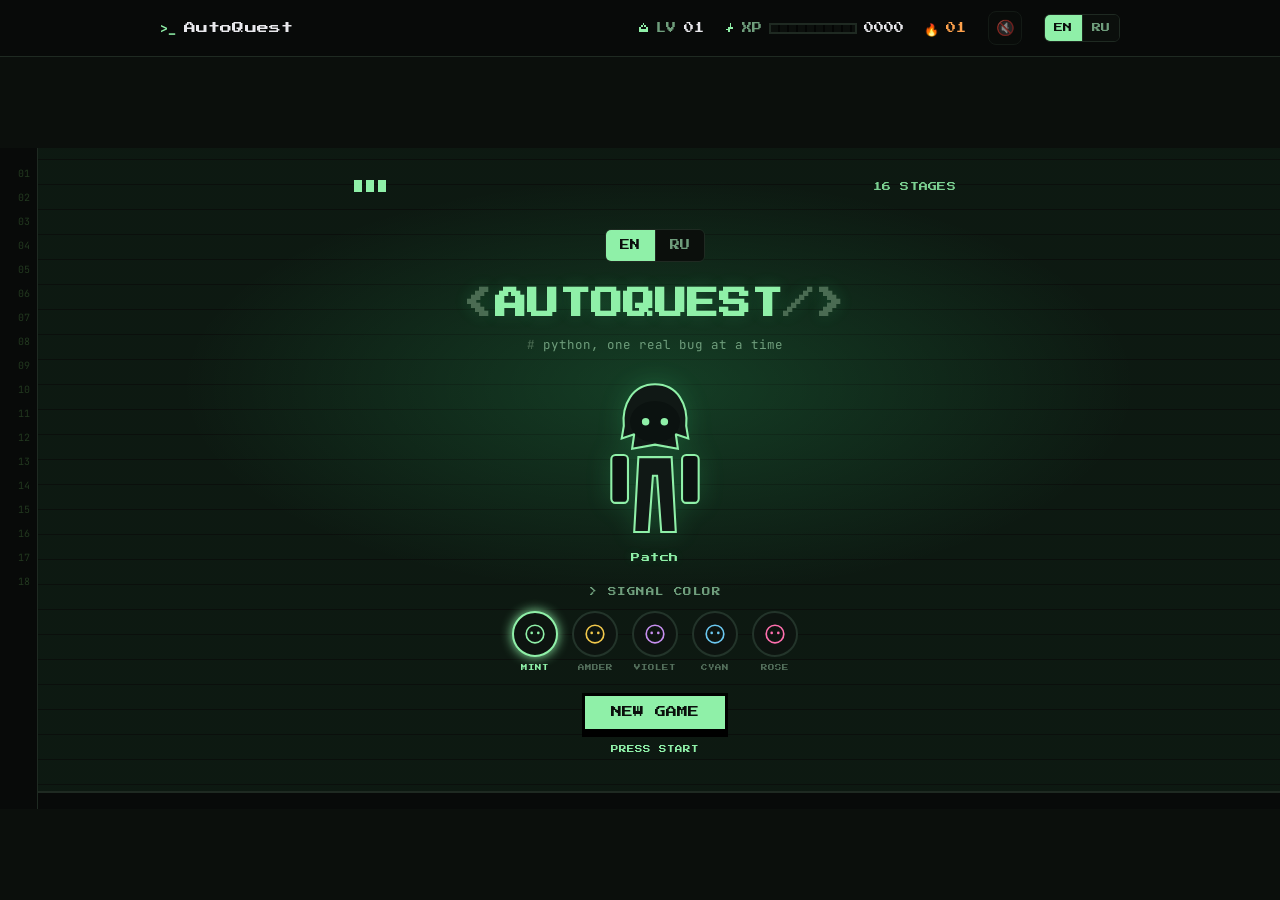
==== commit 4be1660e: "Music: default to muted for first-time visitors Previously a nothing-stored-yet visitor started 'ena" ====
--- a/index.html
+++ b/index.html
@@ -156,7 +156,7 @@
 <script src="js/interpreter.js?v=20260909r"></script>
 <script src="js/modules-data.js?v=20260910d"></script>
 <script src="js/modules-data-ru.js?v=20260910c"></script>
-<script src="js/music.js?v=20260910d"></script>
+<script src="js/music.js?v=20260916a"></script>
 <script src="js/app.js?v=20260916a"></script>
 </body>
 </html>
